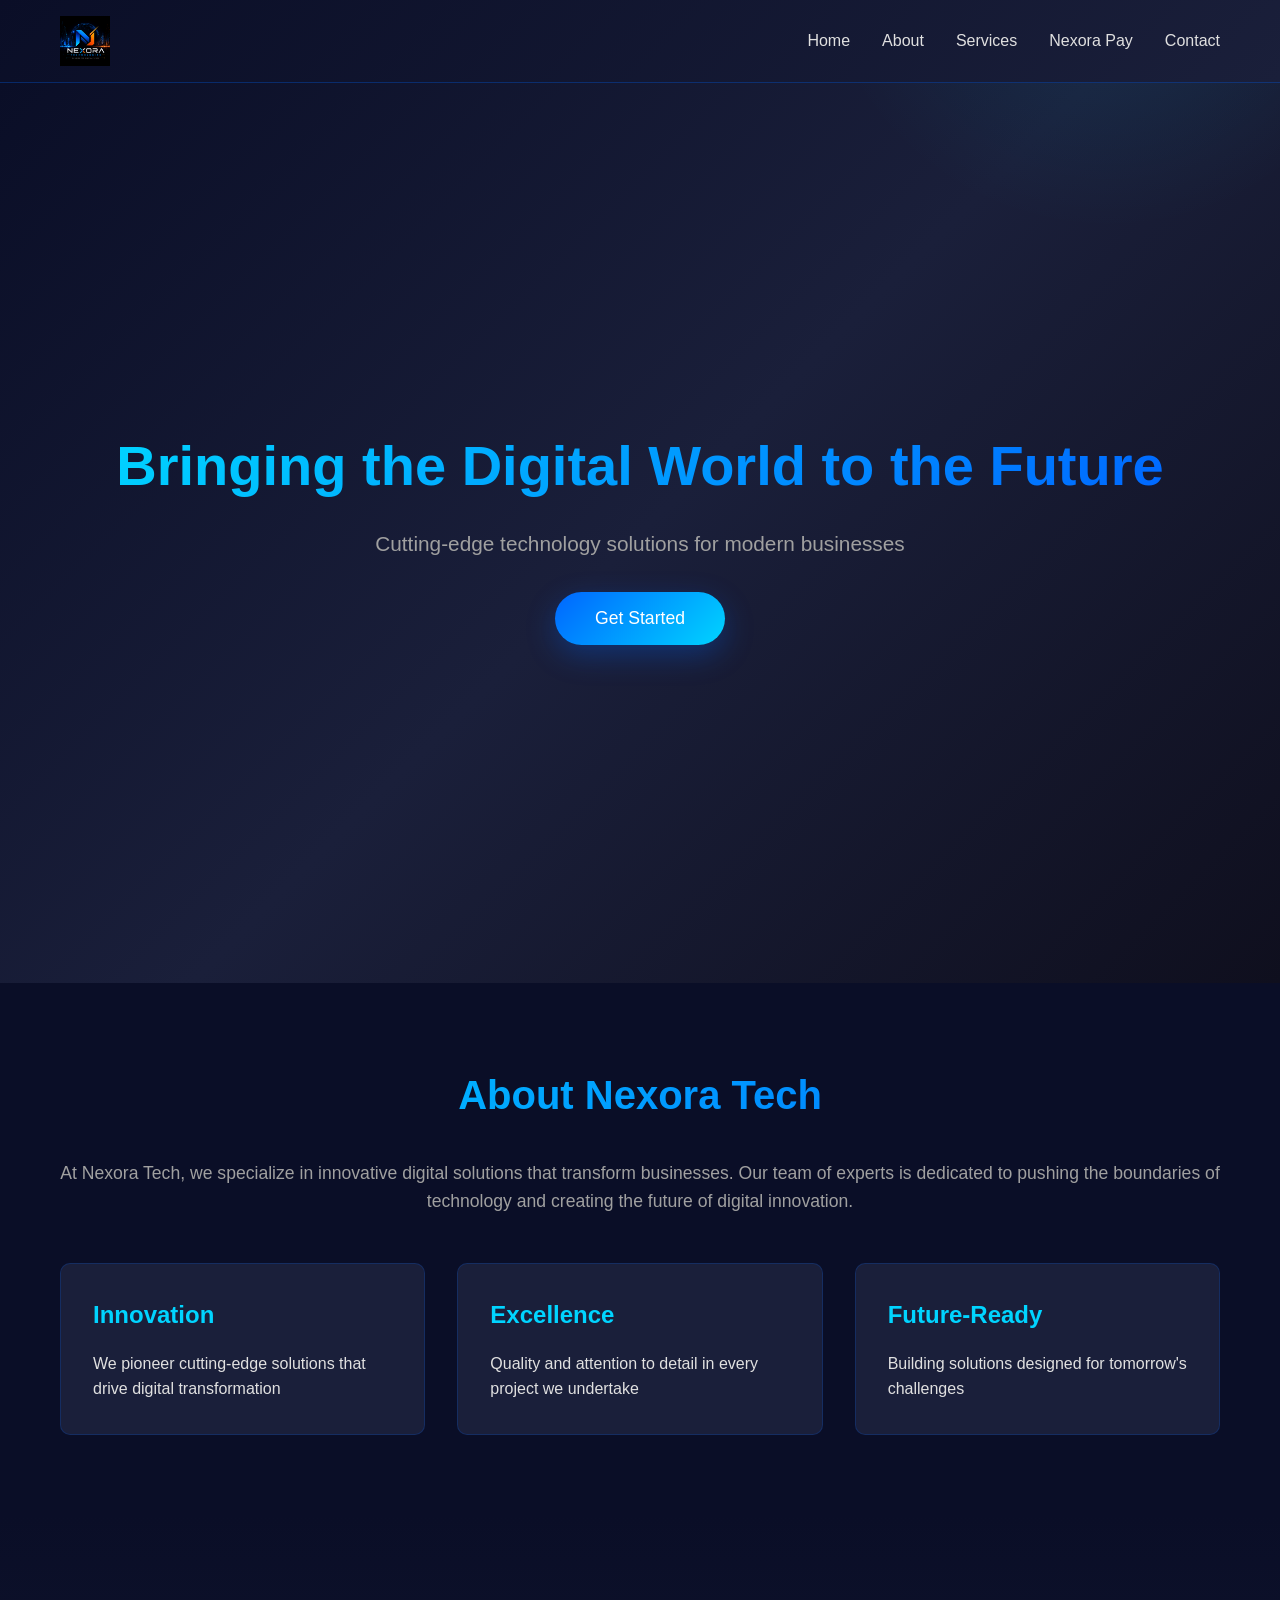
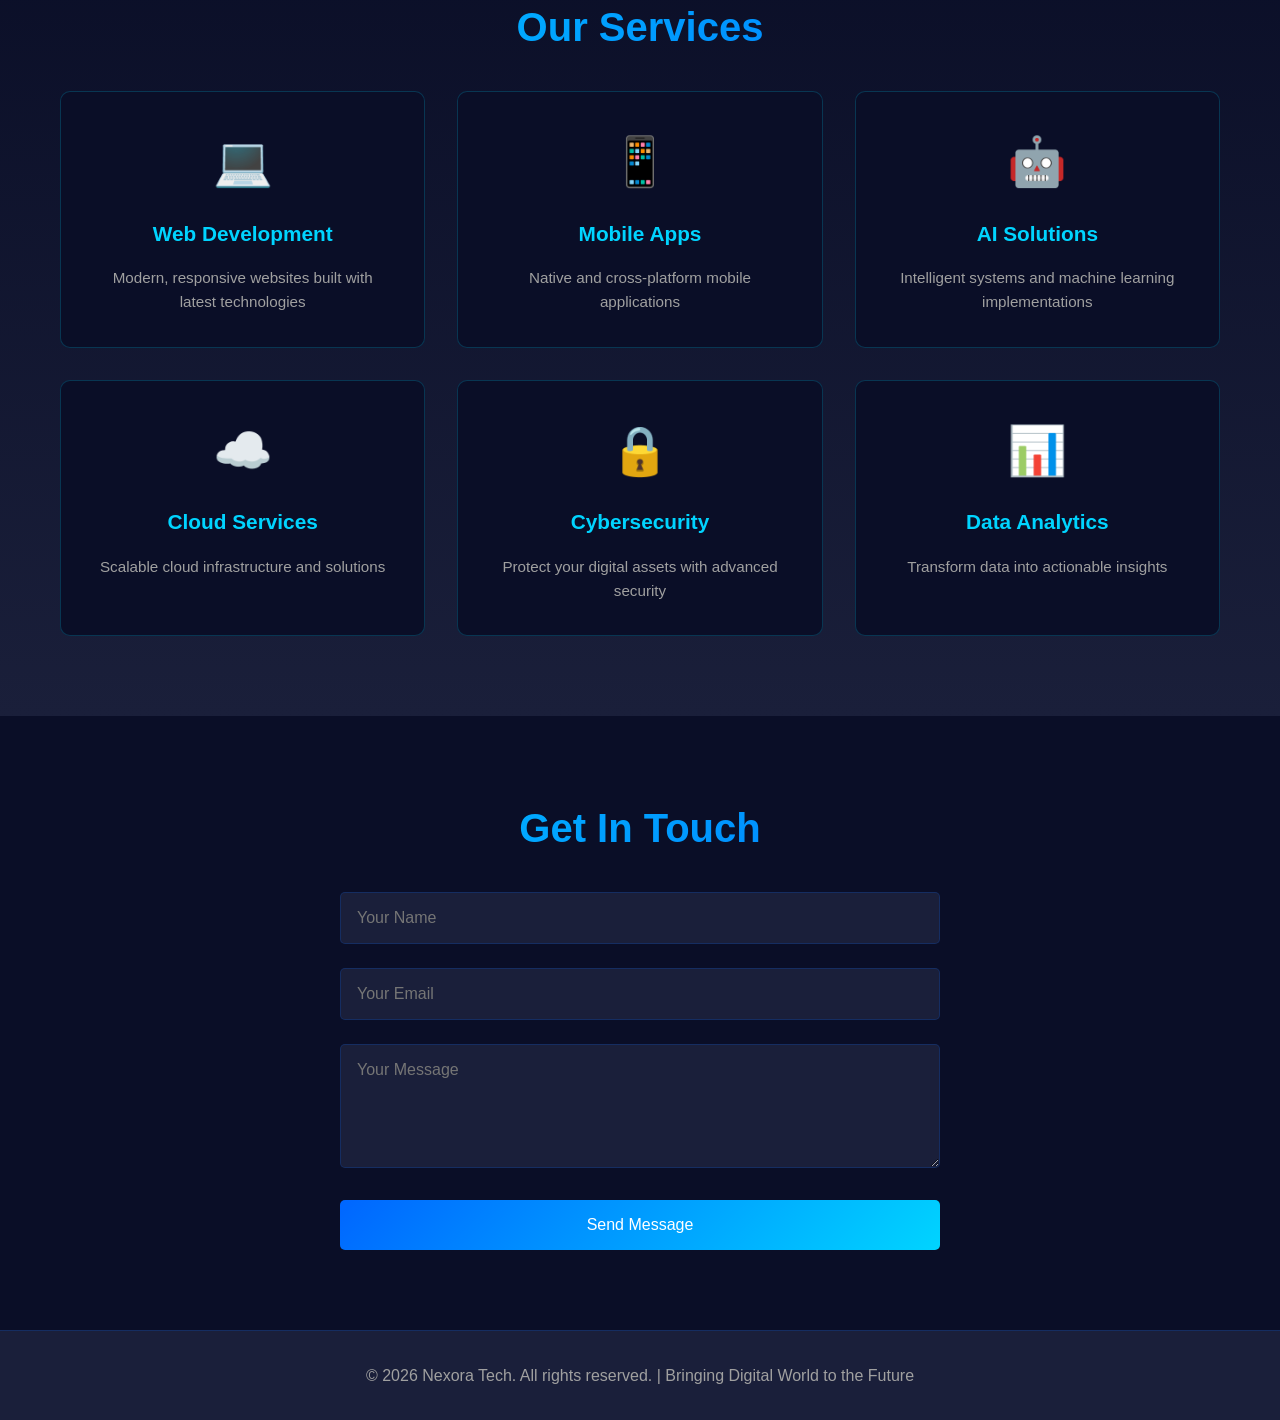
==== index.html @ bdab329a "Initial commit" ====
<!DOCTYPE html>
<html lang="en">
<head>
    <meta charset="UTF-8">
    <meta name="viewport" content="width=device-width, initial-scale=1.0">
    <title>Nexora Tech - Bringing Digital World to the Future</title>
    <link rel="stylesheet" href="styles.css">
</head>
<body>
    <!-- Navigation Bar -->
    <nav class="navbar">
        <div class="container">
            <div class="logo">
                <img src="logo.png" alt="Nexora Tech Logo" class="logo-img">
            </div>
            <ul class="nav-links">
                <li><a href="#home">Home</a></li>
                <li><a href="about.html">About</a></li>
                <li><a href="services.html">Services</a></li>
                <li><a href="services.html#payment-section">Nexora Pay</a></li>
                <li><a href="#contact">Contact</a></li>
            </ul>
            <div class="hamburger">
                <span></span>
                <span></span>
                <span></span>
            </div>
        </div>
    </nav>

    <!-- Hero Section -->
    <section id="home" class="hero">
        <div class="hero-content">
            <h1>Bringing the Digital World to the Future</h1>
            <p>Cutting-edge technology solutions for modern businesses</p>
            <button class="cta-button" onclick="window.location.href='services.html'">Get Started</button>
        </div>
    </section>

    <!-- About Section -->
    <section id="about" class="about">
        <div class="container">
            <h2>About Nexora Tech</h2>
            <p>At Nexora Tech, we specialize in innovative digital solutions that transform businesses. Our team of experts is dedicated to pushing the boundaries of technology and creating the future of digital innovation.</p>
            <div class="about-grid">
                <div class="about-card">
                    <h3>Innovation</h3>
                    <p>We pioneer cutting-edge solutions that drive digital transformation</p>
                </div>
                <div class="about-card">
                    <h3>Excellence</h3>
                    <p>Quality and attention to detail in every project we undertake</p>
                </div>
                <div class="about-card">
                    <h3>Future-Ready</h3>
                    <p>Building solutions designed for tomorrow's challenges</p>
                </div>
            </div>
        </div>
    </section>

    <!-- Services Section -->
    <section id="services" class="services">
        <div class="container">
            <h2>Our Services</h2>
            <div class="services-grid">
                <div class="service-card">
                    <div class="service-icon">💻</div>
                    <h3>Web Development</h3>
                    <p>Modern, responsive websites built with latest technologies</p>
                </div>
                <div class="service-card">
                    <div class="service-icon">📱</div>
                    <h3>Mobile Apps</h3>
                    <p>Native and cross-platform mobile applications</p>
                </div>
                <div class="service-card">
                    <div class="service-icon">🤖</div>
                    <h3>AI Solutions</h3>
                    <p>Intelligent systems and machine learning implementations</p>
                </div>
                <div class="service-card">
                    <div class="service-icon">☁️</div>
                    <h3>Cloud Services</h3>
                    <p>Scalable cloud infrastructure and solutions</p>
                </div>
                <div class="service-card">
                    <div class="service-icon">🔒</div>
                    <h3>Cybersecurity</h3>
                    <p>Protect your digital assets with advanced security</p>
                </div>
                <div class="service-card">
                    <div class="service-icon">📊</div>
                    <h3>Data Analytics</h3>
                    <p>Transform data into actionable insights</p>
                </div>
            </div>
        </div>
    </section>

    <!-- Contact Section -->
    <section id="contact" class="contact">
        <div class="container">
            <h2>Get In Touch</h2>
            <form class="contact-form">
                <div class="form-group">
                    <input type="text" placeholder="Your Name" required>
                </div>
                <div class="form-group">
                    <input type="email" placeholder="Your Email" required>
                </div>
                <div class="form-group">
                    <textarea placeholder="Your Message" rows="5" required></textarea>
                </div>
                <button type="submit" class="submit-button">Send Message</button>
            </form>
        </div>
    </section>

    <!-- Footer -->
    <footer class="footer">
        <div class="container">
            <p>&copy; 2026 Nexora Tech. All rights reserved. | Bringing Digital World to the Future</p>
        </div>
    </footer>

    <script src="script.js"></script>
    <script>
        // Hamburger menu for index page
        document.addEventListener('DOMContentLoaded', function() {
            const hamburger = document.querySelector('.hamburger');
            const navLinks = document.querySelector('.nav-links');

            if (hamburger) {
                hamburger.addEventListener('click', () => {
                    navLinks.classList.toggle('active');
                    hamburger.classList.toggle('active');
                });

                document.querySelectorAll('.nav-links a').forEach(link => {
                    link.addEventListener('click', () => {
                        navLinks.classList.remove('active');
                        hamburger.classList.remove('active');
                    });
                });
            }
        });
    </script>
</body>
</html>
---- styles.css ----
* {
    margin: 0;
    padding: 0;
    box-sizing: border-box;
}

:root {
    --primary-color: #0066ff;
    --secondary-color: #00d4ff;
    --dark-bg: #0a0e27;
    --card-bg: #1a1f3a;
    --text-light: #e0e0e0;
    --text-muted: #a0a0a0;
    --accent: #ff6b6b;
}

body {
    font-family: 'Segoe UI', Tahoma, Geneva, Verdana, sans-serif;
    color: var(--text-light);
    background-color: var(--dark-bg);
    line-height: 1.6;
}

.container {
    max-width: 1200px;
    margin: 0 auto;
    padding: 0 20px;
}

/* Navigation Bar */
.navbar {
    background: linear-gradient(135deg, var(--dark-bg) 0%, var(--card-bg) 100%);
    padding: 1rem 0;
    position: sticky;
    top: 0;
    z-index: 1000;
    border-bottom: 1px solid rgba(0, 102, 255, 0.3);
}

.navbar .container {
    display: flex;
    justify-content: space-between;
    align-items: center;
    position: relative;
}

.logo {
    font-size: 1.5rem;
    font-weight: bold;
    display: flex;
    align-items: center;
}

.logo-img {
    height: 50px;
    width: auto;
    transition: transform 0.3s ease;
}

.logo a {
    display: flex;
    align-items: center;
    text-decoration: none;
}

.logo-img:hover {
    transform: scale(1.05);
}

.nav-links {
    display: flex;
    list-style: none;
    gap: 2rem;
}

.nav-links a {
    color: var(--text-light);
    text-decoration: none;
    transition: color 0.3s ease;
}

.nav-links a:hover {
    color: var(--secondary-color);
}

/* Hamburger Menu - Sharp Design */
.hamburger {
    display: none;
    flex-direction: column;
    cursor: pointer;
    gap: 5px;
}

.hamburger span {
    width: 28px;
    height: 3px;
    background: linear-gradient(135deg, var(--secondary-color), var(--primary-color));
    border-radius: 2px;
    transition: all 0.3s ease;
}

.hamburger.active span:nth-child(1) {
    transform: rotate(45deg) translate(10px, 10px);
}

.hamburger.active span:nth-child(2) {
    opacity: 0;
}

.hamburger.active span:nth-child(3) {
    transform: rotate(-45deg) translate(7px, -7px);
}

/* Hero Section */
.hero {
    min-height: 100vh;
    display: flex;
    align-items: center;
    justify-content: center;
    background: linear-gradient(135deg, var(--dark-bg) 0%, #1a1f3a 50%, #0f0f1e 100%);
    position: relative;
    overflow: hidden;
}

.hero::before {
    content: '';
    position: absolute;
    top: -50%;
    right: -10%;
    width: 600px;
    height: 600px;
    background: radial-gradient(circle, rgba(0, 212, 255, 0.1) 0%, transparent 70%);
    border-radius: 50%;
}

.hero-content {
    text-align: center;
    z-index: 1;
    animation: fadeInUp 1s ease;
}

.hero h1 {
    font-size: 3.5rem;
    margin-bottom: 1rem;
    background: linear-gradient(135deg, var(--secondary-color), var(--primary-color));
    -webkit-background-clip: text;
    -webkit-text-fill-color: transparent;
    background-clip: text;
    font-weight: 900;
}

.hero p {
    font-size: 1.3rem;
    color: var(--text-muted);
    margin-bottom: 2rem;
}

.cta-button {
    padding: 1rem 2.5rem;
    font-size: 1.1rem;
    background: linear-gradient(135deg, var(--primary-color), var(--secondary-color));
    color: white;
    border: none;
    border-radius: 50px;
    cursor: pointer;
    transition: transform 0.3s ease, box-shadow 0.3s ease;
    box-shadow: 0 10px 30px rgba(0, 102, 255, 0.3);
}

.cta-button:hover {
    transform: translateY(-3px);
    box-shadow: 0 15px 40px rgba(0, 212, 255, 0.4);
}

/* About Section */
.about {
    padding: 80px 0;
    background: var(--dark-bg);
}

.about h2,
.services h2,
.contact h2 {
    font-size: 2.5rem;
    margin-bottom: 2rem;
    text-align: center;
    background: linear-gradient(135deg, var(--secondary-color), var(--primary-color));
    -webkit-background-clip: text;
    -webkit-text-fill-color: transparent;
    background-clip: text;
}

.about > .container > p {
    text-align: center;
    color: var(--text-muted);
    font-size: 1.1rem;
    margin-bottom: 3rem;
}

.about-grid {
    display: grid;
    grid-template-columns: repeat(auto-fit, minmax(300px, 1fr));
    gap: 2rem;
}

.about-card {
    background: var(--card-bg);
    padding: 2rem;
    border-radius: 10px;
    border: 1px solid rgba(0, 102, 255, 0.2);
    transition: transform 0.3s ease, border-color 0.3s ease;
}

.about-card:hover {
    transform: translateY(-5px);
    border-color: var(--secondary-color);
}

.about-card h3 {
    color: var(--secondary-color);
    margin-bottom: 1rem;
    font-size: 1.5rem;
}

/* Services Section */
.services {
    padding: 80px 0;
    background: linear-gradient(180deg, var(--dark-bg) 0%, var(--card-bg) 100%);
}

.services-grid {
    display: grid;
    grid-template-columns: repeat(auto-fit, minmax(280px, 1fr));
    gap: 2rem;
}

.service-card {
    background: var(--dark-bg);
    padding: 2rem;
    border-radius: 10px;
    border: 1px solid rgba(0, 212, 255, 0.2);
    text-align: center;
    transition: all 0.3s ease;
    cursor: pointer;
}

.service-card:hover {
    transform: translateY(-10px);
    border-color: var(--secondary-color);
    box-shadow: 0 20px 40px rgba(0, 212, 255, 0.1);
}

.service-icon {
    font-size: 3rem;
    margin-bottom: 1rem;
}

.service-card h3 {
    color: var(--secondary-color);
    margin-bottom: 1rem;
    font-size: 1.3rem;
}

.service-card p {
    color: var(--text-muted);
    font-size: 0.95rem;
}

/* Contact Section */
.contact {
    padding: 80px 0;
    background: var(--dark-bg);
}

.contact-form {
    max-width: 600px;
    margin: 0 auto;
}

.form-group {
    margin-bottom: 1.5rem;
}

.contact-form input,
.contact-form textarea {
    width: 100%;
    padding: 1rem;
    background: var(--card-bg);
    border: 1px solid rgba(0, 102, 255, 0.2);
    border-radius: 5px;
    color: var(--text-light);
    font-family: inherit;
    font-size: 1rem;
    transition: border-color 0.3s ease;
}

.contact-form input:focus,
.contact-form textarea:focus {
    outline: none;
    border-color: var(--secondary-color);
    box-shadow: 0 0 10px rgba(0, 212, 255, 0.2);
}

.submit-button {
    width: 100%;
    padding: 1rem;
    background: linear-gradient(135deg, var(--primary-color), var(--secondary-color));
    color: white;
    border: none;
    border-radius: 5px;
    font-size: 1rem;
    cursor: pointer;
    transition: transform 0.3s ease, box-shadow 0.3s ease;
}

.submit-button:hover {
    transform: translateY(-3px);
    box-shadow: 0 10px 30px rgba(0, 102, 255, 0.3);
}

/* Footer */
.footer {
    background: var(--card-bg);
    padding: 2rem 0;
    text-align: center;
    color: var(--text-muted);
    border-top: 1px solid rgba(0, 102, 255, 0.2);
}

/* Animations */
@keyframes fadeInUp {
    from {
        opacity: 0;
        transform: translateY(30px);
    }
    to {
        opacity: 1;
        transform: translateY(0);
    }
}

/* Secondary Hero Section */
.hero-secondary {
    min-height: 60vh;
    display: flex;
    align-items: center;
    justify-content: center;
    background: linear-gradient(135deg, var(--dark-bg) 0%, #1a1f3a 50%, #0f0f1e 100%);
    position: relative;
    overflow: hidden;
    padding-top: 80px;
}

.hero-secondary::before {
    content: '';
    position: absolute;
    top: -30%;
    right: -10%;
    width: 500px;
    height: 500px;
    background: radial-gradient(circle, rgba(0, 212, 255, 0.1) 0%, transparent 70%);
    border-radius: 50%;
}

.hero-secondary .hero-content {
    text-align: center;
    z-index: 1;
}

.hero-secondary h1 {
    font-size: 2.5rem;
    background: linear-gradient(135deg, var(--secondary-color), var(--primary-color));
    -webkit-background-clip: text;
    -webkit-text-fill-color: transparent;
    background-clip: text;
}

/* Services Detailed Section */
.services-detailed {
    padding: 80px 0;
    background: var(--dark-bg);
}

.services-list {
    display: grid;
    gap: 3rem;
}

.service-detail {
    background: var(--card-bg);
    padding: 2.5rem;
    border-radius: 10px;
    border: 1px solid rgba(0, 102, 255, 0.2);
    display: grid;
    grid-template-columns: 80px 1fr;
    gap: 2rem;
    transition: all 0.3s ease;
}

.service-detail:hover {
    border-color: var(--secondary-color);
    box-shadow: 0 20px 40px rgba(0, 212, 255, 0.1);
    transform: translateX(10px);
}

.service-number {
    font-size: 2.5rem;
    font-weight: bold;
    background: linear-gradient(135deg, var(--primary-color), var(--secondary-color));
    -webkit-background-clip: text;
    -webkit-text-fill-color: transparent;
    background-clip: text;
}

.service-content h3 {
    color: var(--secondary-color);
    margin-bottom: 1rem;
    font-size: 1.5rem;
}

.service-content p {
    color: var(--text-muted);
    margin-bottom: 1.5rem;
    line-height: 1.8;
}

.tech-stack {
    display: grid;
    grid-template-columns: repeat(2, 1fr);
    gap: 0.8rem;
    list-style: none;
}

.tech-stack li {
    color: var(--text-light);
    padding: 0.5rem 0;
    position: relative;
    padding-left: 1.5rem;
}

.tech-stack li::before {
    content: '✓';
    position: absolute;
    left: 0;
    color: var(--secondary-color);
    font-weight: bold;
}

/* Careers Section */
.careers {
    padding: 80px 0;
    background: linear-gradient(180deg, var(--card-bg) 0%, var(--dark-bg) 100%);
}

.careers-intro {
    text-align: center;
    color: var(--text-muted);
    font-size: 1.1rem;
    margin-bottom: 3rem;
    max-width: 700px;
    margin-left: auto;
    margin-right: auto;
}

.job-openings {
    display: grid;
    grid-template-columns: repeat(auto-fit, minmax(350px, 1fr));
    gap: 2rem;
}

.job-card {
    background: var(--dark-bg);
    border: 1px solid rgba(0, 102, 255, 0.2);
    border-radius: 10px;
    overflow: hidden;
    transition: all 0.3s ease;
}

.job-card:hover {
    border-color: var(--secondary-color);
    box-shadow: 0 20px 40px rgba(0, 212, 255, 0.15);
    transform: translateY(-10px);
}

.job-header {
    background: linear-gradient(135deg, rgba(0, 102, 255, 0.1), rgba(0, 212, 255, 0.1));
    padding: 1.5rem;
    border-bottom: 1px solid rgba(0, 102, 255, 0.2);
    display: flex;
    justify-content: space-between;
    align-items: start;
}

.job-header h3 {
    color: var(--secondary-color);
    margin: 0;
    font-size: 1.3rem;
}

.job-type {
    background: var(--primary-color);
    color: white;
    padding: 0.4rem 0.8rem;
    border-radius: 20px;
    font-size: 0.8rem;
    font-weight: bold;
}

.job-details {
    padding: 1.5rem;
}

.job-details p {
    color: var(--text-muted);
    margin-bottom: 1rem;
    font-size: 0.95rem;
}

.job-details p strong {
    color: var(--text-light);
}

.requirements {
    list-style: none;
    padding: 1rem 0;
    margin: 1rem 0;
    color: var(--text-muted);
}

.requirements li {
    padding: 0.5rem 0;
    padding-left: 1.5rem;
    position: relative;
}

.requirements li::before {
    content: '•';
    position: absolute;
    left: 0;
    color: var(--secondary-color);
    font-weight: bold;
}

.apply-btn {
    width: 100%;
    padding: 0.8rem;
    background: linear-gradient(135deg, var(--primary-color), var(--secondary-color));
    color: white;
    border: none;
    border-radius: 5px;
    cursor: pointer;
    font-weight: bold;
    transition: transform 0.3s ease, box-shadow 0.3s ease;
    margin-top: 1rem;
}

.apply-btn:hover {
    transform: translateY(-3px);
    box-shadow: 0 10px 20px rgba(0, 102, 255, 0.3);
}

/* Modal Styles */
.modal {
    display: none;
    position: fixed;
    z-index: 2000;
    left: 0;
    top: 0;
    width: 100%;
    height: 100%;
    background-color: rgba(0, 0, 0, 0.8);
    animation: fadeIn 0.3s ease;
}

.modal-content {
    background-color: var(--card-bg);
    margin: 5% auto;
    padding: 2rem;
    border: 1px solid rgba(0, 102, 255, 0.3);
    border-radius: 10px;
    width: 90%;
    max-width: 600px;
    animation: slideDown 0.3s ease;
    max-height: 90vh;
    overflow-y: auto;
}

.modal-content h2 {
    color: var(--secondary-color);
    margin-bottom: 1.5rem;
}

.close {
    color: var(--text-light);
    float: right;
    font-size: 1.5rem;
    font-weight: bold;
    cursor: pointer;
    transition: color 0.3s ease;
}

.close:hover {
    color: var(--secondary-color);
}

.application-form {
    display: grid;
    gap: 1.5rem;
}

.application-form input,
.application-form textarea {
    width: 100%;
    padding: 1rem;
    background: var(--dark-bg);
    border: 1px solid rgba(0, 102, 255, 0.2);
    border-radius: 5px;
    color: var(--text-light);
    font-family: inherit;
    transition: border-color 0.3s ease;
}

.application-form input:focus,
.application-form textarea:focus {
    outline: none;
    border-color: var(--secondary-color);
    box-shadow: 0 0 10px rgba(0, 212, 255, 0.2);
}

/* Animations */
@keyframes fadeIn {
    from {
        opacity: 0;
    }
    to {
        opacity: 1;
    }
}

@keyframes slideDown {
    from {
        transform: translateY(-50px);
        opacity: 0;
    }
    to {
        transform: translateY(0);
        opacity: 1;
    }
}

/* Applications Status Section */
.applications-status {
    padding: 80px 0;
    background: var(--dark-bg);
    border-top: 1px solid rgba(0, 102, 255, 0.2);
}

.status-content {
    text-align: center;
    max-width: 600px;
    margin: 0 auto;
}

.status-content p {
    color: var(--text-muted);
    font-size: 1.1rem;
    margin-bottom: 2rem;
}

.status-btn {
    padding: 1rem 2.5rem;
    font-size: 1.1rem;
    background: linear-gradient(135deg, var(--primary-color), var(--secondary-color));
    color: white;
    border: none;
    border-radius: 50px;
    cursor: pointer;
    transition: transform 0.3s ease, box-shadow 0.3s ease;
    box-shadow: 0 10px 30px rgba(0, 102, 255, 0.3);
}

.status-btn:hover {
    transform: translateY(-3px);
    box-shadow: 0 15px 40px rgba(0, 212, 255, 0.4);
}

.status-form {
    display: grid;
    gap: 1.5rem;
    margin-top: 2rem;
}

.status-result {
    margin-top: 1.5rem;
    padding: 1rem;
    border-radius: 5px;
    background: rgba(0, 102, 255, 0.1);
    border: 1px solid rgba(0, 102, 255, 0.2);
    color: var(--text-light);
    display: none;
}

.status-result.active {
    display: block;
}

/* Payment Platform Wrapper */
.payment-platform-wrapper {
    background: linear-gradient(135deg, rgba(0, 102, 255, 0.05) 0%, rgba(0, 212, 255, 0.05) 100%);
    border: 2px solid rgba(0, 102, 255, 0.2);
    border-radius: 15px;
    padding: 3rem;
    margin-top: 2rem;
}

.payment-header {
    text-align: center;
    margin-bottom: 3rem;
}

.nexora-pay-logo {
    width: 120px;
    height: 120px;
    margin: 0 auto 1.5rem;
    display: block;
    animation: float 3s ease-in-out infinite;
}

@keyframes float {
    0%, 100% {
        transform: translateY(0px);
    }
    50% {
        transform: translateY(-10px);
    }
}

.payment-info-box {
    background: var(--card-bg);
    padding: 2rem;
    border-radius: 10px;
    border: 1px solid rgba(0, 102, 255, 0.2);
    margin-bottom: 2rem;
}

.payment-info-box h3 {
    color: var(--secondary-color);
    margin-bottom: 1.5rem;
    font-size: 1.3rem;
}

.account-details {
    display: grid;
    grid-template-columns: repeat(auto-fit, minmax(250px, 1fr));
    gap: 1.5rem;
}

.detail-item {
    background: var(--dark-bg);
    padding: 1.5rem;
    border-radius: 8px;
    border: 1px solid rgba(0, 102, 255, 0.15);
}

.detail-item label {
    color: var(--text-muted);
    font-size: 0.85rem;
    text-transform: uppercase;
    display: block;
    margin-bottom: 0.5rem;
}

.account-number {
    font-size: 1.5rem;
    font-weight: bold;
    color: var(--secondary-color);
    margin-bottom: 1rem;
    word-break: break-all;
}

.copy-btn {
    padding: 0.6rem 1.2rem;
    background: var(--primary-color);
    color: white;
    border: none;
    border-radius: 5px;
    cursor: pointer;
    font-size: 0.85rem;
    transition: all 0.3s ease;
}

.copy-btn:hover {
    background: var(--secondary-color);
    transform: scale(1.05);
}

.detail-item p {
    color: var(--text-light);
    font-size: 0.95rem;
    margin: 0.5rem 0;
}

.payment-methods-grid {
    display: grid;
    grid-template-columns: repeat(auto-fit, minmax(280px, 1fr));
    gap: 2rem;
    margin-bottom: 2rem;
}

.payment-features {
    background: var(--card-bg);
    padding: 2rem;
    border-radius: 10px;
    border: 1px solid rgba(0, 102, 255, 0.2);
}

.payment-features h3 {
    color: var(--secondary-color);
    margin-bottom: 1.5rem;
}

.features-list {
    display: grid;
    grid-template-columns: repeat(auto-fit, minmax(200px, 1fr));
    gap: 1.5rem;
}

.feature {
    display: flex;
    gap: 1rem;
    align-items: flex-start;
}

.feature-icon {
    color: var(--secondary-color);
    font-weight: bold;
    font-size: 1.2rem;
    margin-top: 0.2rem;
}

.feature p {
    color: var(--text-muted);
    font-size: 0.95rem;
}

.feature p strong {
    color: var(--text-light);
}

/* Payment Modal Enhanced */
.payment-modal-content {
    max-width: 600px;
}

.payment-modal-header {
    background: linear-gradient(135deg, var(--primary-color), var(--secondary-color));
    padding: 2rem;
    border-radius: 10px 10px 0 0;
    margin: -2rem -2rem 2rem -2rem;
    text-align: center;
}

.payment-modal-header h2 {
    color: white;
    margin-bottom: 0.5rem;
    font-size: 1.5rem;
}

.payment-method-name {
    color: rgba(255, 255, 255, 0.9);
    font-size: 0.95rem;
}

.payment-modal-body {
    padding: 1rem 0;
}

.recipient-info {
    background: rgba(0, 102, 255, 0.1);
    padding: 1.5rem;
    border-radius: 8px;
    border: 1px solid rgba(0, 102, 255, 0.2);
    margin-bottom: 2rem;
}

.recipient-info h3 {
    color: var(--secondary-color);
    margin-bottom: 1rem;
    font-size: 1rem;
}

.recipient-card {
    background: var(--card-bg);
    padding: 1rem;
    border-radius: 5px;
    border: 1px solid rgba(0, 102, 255, 0.15);
}

.recipient-card p {
    color: var(--text-light);
    margin: 0.5rem 0;
    font-size: 0.9rem;
}

.highlight {
    color: var(--secondary-color);
    font-weight: bold;
    font-size: 1.1rem;
}

.payment-summary {
    background: var(--card-bg);
    padding: 1.5rem;
    border-radius: 8px;
    border: 1px solid rgba(0, 102, 255, 0.2);
    margin: 1.5rem 0;
}

.payment-summary p {
    color: var(--text-light);
    display: flex;
    justify-content: space-between;
    margin-bottom: 0.8rem;
    font-size: 0.95rem;
}

.payment-summary .total {
    color: var(--secondary-color);
    font-size: 1.1rem;
    border-top: 1px solid rgba(0, 102, 255, 0.2);
    padding-top: 0.8rem;
    margin-top: 0.8rem;
}

.secure-notice {
    text-align: center;
    color: var(--text-muted);
    font-size: 0.85rem;
    margin-top: 1rem;
}

.payment-card {
    background: var(--card-bg);
    padding: 2rem;
    border-radius: 10px;
    border: 1px solid rgba(0, 102, 255, 0.2);
    text-align: center;
    transition: all 0.3s ease;
}

.payment-card:hover {
    border-color: var(--secondary-color);
    transform: translateY(-10px);
    box-shadow: 0 20px 40px rgba(0, 212, 255, 0.15);
}

.payment-icon {
    font-size: 3rem;
    margin-bottom: 1rem;
}

.payment-card h3 {
    color: var(--secondary-color);
    margin-bottom: 0.8rem;
    font-size: 1.3rem;
}

.payment-card p {
    color: var(--text-muted);
    margin-bottom: 1.5rem;
    font-size: 0.95rem;
}

.payment-btn {
    padding: 0.8rem 2rem;
    background: linear-gradient(135deg, var(--primary-color), var(--secondary-color));
    color: white;
    border: none;
    border-radius: 5px;
    cursor: pointer;
    font-weight: bold;
    transition: all 0.3s ease;
}

.payment-btn:hover {
    transform: scale(1.05);
    box-shadow: 0 10px 20px rgba(0, 102, 255, 0.3);
}

/* Payment Form */
.payment-form {
    display: grid;
    gap: 1.5rem;
}

.payment-form input,
.payment-form textarea {
    width: 100%;
    padding: 1rem;
    background: var(--dark-bg);
    border: 1px solid rgba(0, 102, 255, 0.2);
    border-radius: 5px;
    color: var(--text-light);
    font-family: inherit;
    transition: border-color 0.3s ease;
}

.payment-form input:focus,
.payment-form textarea:focus {
    outline: none;
    border-color: var(--secondary-color);
    box-shadow: 0 0 10px rgba(0, 212, 255, 0.2);
}

.form-info {
    background: rgba(0, 102, 255, 0.1);
    padding: 1.5rem;
    border-radius: 5px;
    border: 1px solid rgba(0, 102, 255, 0.2);
    margin: 1rem 0;
}

.form-info p {
    color: var(--text-light);
    margin: 0.5rem 0;
    font-size: 0.95rem;
}

.form-info strong {
    color: var(--secondary-color);
}
    padding: 80px 0;
    background: var(--dark-bg);
}

.about-intro {
    text-align: center;
    margin-bottom: 4rem;
}

.about-intro h2 {
    font-size: 2.5rem;
    background: linear-gradient(135deg, var(--secondary-color), var(--primary-color));
    -webkit-background-clip: text;
    -webkit-text-fill-color: transparent;
    background-clip: text;
    margin-bottom: 1.5rem;
}

.about-intro p {
    color: var(--text-muted);
    font-size: 1.1rem;
    line-height: 1.8;
    max-width: 800px;
    margin: 0 auto;
}

.about-mission {
    display: grid;
    grid-template-columns: repeat(auto-fit, minmax(300px, 1fr));
    gap: 2rem;
    margin-bottom: 4rem;
}

.mission-card {
    background: var(--card-bg);
    padding: 2rem;
    border-radius: 10px;
    border: 1px solid rgba(0, 102, 255, 0.2);
    text-align: center;
    transition: all 0.3s ease;
}

.mission-card:hover {
    border-color: var(--secondary-color);
    box-shadow: 0 20px 40px rgba(0, 212, 255, 0.1);
    transform: translateY(-5px);
}

.mission-icon {
    font-size: 3rem;
    margin-bottom: 1rem;
}

.mission-card h3 {
    color: var(--secondary-color);
    margin-bottom: 1rem;
    font-size: 1.3rem;
}

.mission-card p {
    color: var(--text-muted);
    line-height: 1.6;
}

.about-story {
    background: var(--card-bg);
    padding: 3rem;
    border-radius: 10px;
    border: 1px solid rgba(0, 102, 255, 0.2);
    margin-bottom: 4rem;
}

.about-story h2 {
    font-size: 2rem;
    color: var(--secondary-color);
    margin-bottom: 1.5rem;
}

.about-story p {
    color: var(--text-muted);
    line-height: 1.8;
    margin-bottom: 1rem;
    font-size: 1rem;
}

.why-choose-us {
    margin-bottom: 4rem;
}

.why-choose-us h2 {
    font-size: 2rem;
    text-align: center;
    color: var(--secondary-color);
    margin-bottom: 2rem;
}

.reasons-grid {
    display: grid;
    grid-template-columns: repeat(auto-fit, minmax(280px, 1fr));
    gap: 2rem;
}

.reason-card {
    background: var(--card-bg);
    padding: 1.5rem;
    border-radius: 10px;
    border: 1px solid rgba(0, 102, 255, 0.2);
    transition: all 0.3s ease;
}

.reason-card:hover {
    border-color: var(--secondary-color);
    transform: translateY(-5px);
    box-shadow: 0 15px 30px rgba(0, 212, 255, 0.1);
}

.reason-card h3 {
    color: var(--secondary-color);
    margin-bottom: 0.8rem;
    font-size: 1.1rem;
}

.reason-card p {
    color: var(--text-muted);
    font-size: 0.95rem;
    line-height: 1.6;
}

.our-team {
    background: linear-gradient(135deg, rgba(0, 102, 255, 0.1), rgba(0, 212, 255, 0.1));
    padding: 3rem;
    border-radius: 10px;
    border: 1px solid rgba(0, 102, 255, 0.2);
    text-align: center;
    margin-bottom: 4rem;
}

.our-team h2 {
    font-size: 2rem;
    color: var(--secondary-color);
    margin-bottom: 1rem;
}

.our-team p {
    color: var(--text-muted);
    margin-bottom: 2rem;
    font-size: 1rem;
}

.team-stats {
    display: grid;
    grid-template-columns: repeat(auto-fit, minmax(150px, 1fr));
    gap: 2rem;
}

.stat {
    background: var(--dark-bg);
    padding: 1.5rem;
    border-radius: 10px;
    border: 1px solid rgba(0, 102, 255, 0.2);
}

.stat h3 {
    font-size: 2rem;
    background: linear-gradient(135deg, var(--secondary-color), var(--primary-color));
    -webkit-background-clip: text;
    -webkit-text-fill-color: transparent;
    background-clip: text;
    margin-bottom: 0.5rem;
}

.stat p {
    color: var(--text-muted);
    font-size: 0.95rem;
}

/* Leadership Grid */
.leadership-grid {
    display: grid;
    grid-template-columns: repeat(auto-fit, minmax(300px, 1fr));
    gap: 2rem;
    margin: 2rem 0;
}

.leader-card {
    background: var(--card-bg);
    padding: 2rem;
    border-radius: 10px;
    border: 1px solid rgba(0, 102, 255, 0.2);
    text-align: center;
    transition: all 0.3s ease;
}

.leader-card:hover {
    border-color: var(--secondary-color);
    transform: translateY(-5px);
    box-shadow: 0 15px 30px rgba(0, 212, 255, 0.1);
}

.leader-icon {
    font-size: 3rem;
    margin-bottom: 1rem;
}

.leader-card h3 {
    color: var(--secondary-color);
    margin-bottom: 0.5rem;
    font-size: 1.3rem;
}

.leader-title {
    color: var(--primary-color);
    font-size: 0.9rem;
    font-weight: bold;
    margin-bottom: 1rem !important;
}

.leader-description {
    color: var(--text-muted);
    font-size: 0.95rem;
    line-height: 1.6;
}

.call-to-action {
    text-align: center;
    background: linear-gradient(135deg, var(--dark-bg) 0%, var(--card-bg) 100%);
    padding: 3rem;
    border-radius: 10px;
    border: 1px solid rgba(0, 102, 255, 0.2);
}

.call-to-action h2 {
    font-size: 2rem;
    color: var(--secondary-color);
    margin-bottom: 1rem;
}

.call-to-action p {
    color: var(--text-muted);
    font-size: 1.1rem;
    margin-bottom: 2rem;
}

/* Responsive Design */
@media (max-width: 768px) {
    .nav-links {
        position: absolute;
        top: 60px;
        left: 0;
        right: 0;
        background: var(--card-bg);
        flex-direction: column;
        width: 100%;
        text-align: center;
        display: none;
        gap: 0;
        padding: 1rem 0;
        border-top: 1px solid rgba(0, 102, 255, 0.2);
    }

    .nav-links.active {
        display: flex;
    }

    .nav-links li {
        padding: 0.8rem 0;
        border-bottom: 1px solid rgba(0, 102, 255, 0.1);
    }

    .nav-links a {
        display: block;
        padding: 0.5rem;
    }

    .logo-img {
        height: 40px;
    }

    .hero h1 {
        font-size: 2rem;
    }

    .hero p {
        font-size: 1rem;
    }

    .hamburger {
        display: flex;
    }

    .services-grid,
    .about-grid {
        grid-template-columns: 1fr;
    }

    .hero::before {
        width: 400px;
        height: 400px;
        top: -30%;
        right: -20%;
    }

    .service-detail {
        grid-template-columns: 60px 1fr;
        gap: 1.5rem;
        padding: 1.5rem;
    }

    .service-number {
        font-size: 2rem;
    }

    .service-content h3 {
        font-size: 1.2rem;
    }

    .tech-stack {
        grid-template-columns: 1fr;
    }

    .job-openings {
        grid-template-columns: 1fr;
    }

    .modal-content {
        width: 95%;
        margin: 20% auto;
        padding: 1.5rem;
    }
}

@media (max-width: 480px) {
    .navbar .container {
        padding: 0 15px;
    }

    .logo-img {
        height: 35px;
    }

    .hero h1 {
        font-size: 1.5rem;
    }

    .hero p {
        font-size: 0.9rem;
    }

    .cta-button {
        padding: 0.8rem 2rem;
        font-size: 1rem;
    }

    .about h2,
    .services h2,
    .contact h2 {
        font-size: 1.8rem;
    }

    .service-detail {
        grid-template-columns: 50px 1fr;
        gap: 1rem;
        padding: 1rem;
    }

    .service-number {
        font-size: 1.5rem;
    }

    .service-content h3 {
        font-size: 1.1rem;
    }

    .service-content p {
        font-size: 0.9rem;
    }

    .job-header {
        flex-direction: column;
        gap: 0.5rem;
    }

    .job-header h3 {
        font-size: 1.1rem;
    }

    .job-type {
        align-self: flex-start;
    }

    .modal-content {
        width: 95%;
        margin: 30% auto;
    }

    .hero::before {
        width: 300px;
        height: 300px;
        top: -20%;
        right: -30%;
    }

    .about-intro h2,
    .about-story h2,
    .why-choose-us h2,
    .our-team h2,
    .call-to-action h2 {
        font-size: 1.5rem;
    }

    .mission-card,
    .reason-card,
    .stat {
        padding: 1.5rem;
    }

    .team-stats {
        grid-template-columns: repeat(2, 1fr);
    }

    .call-to-action {
        padding: 1.5rem;
    }
}
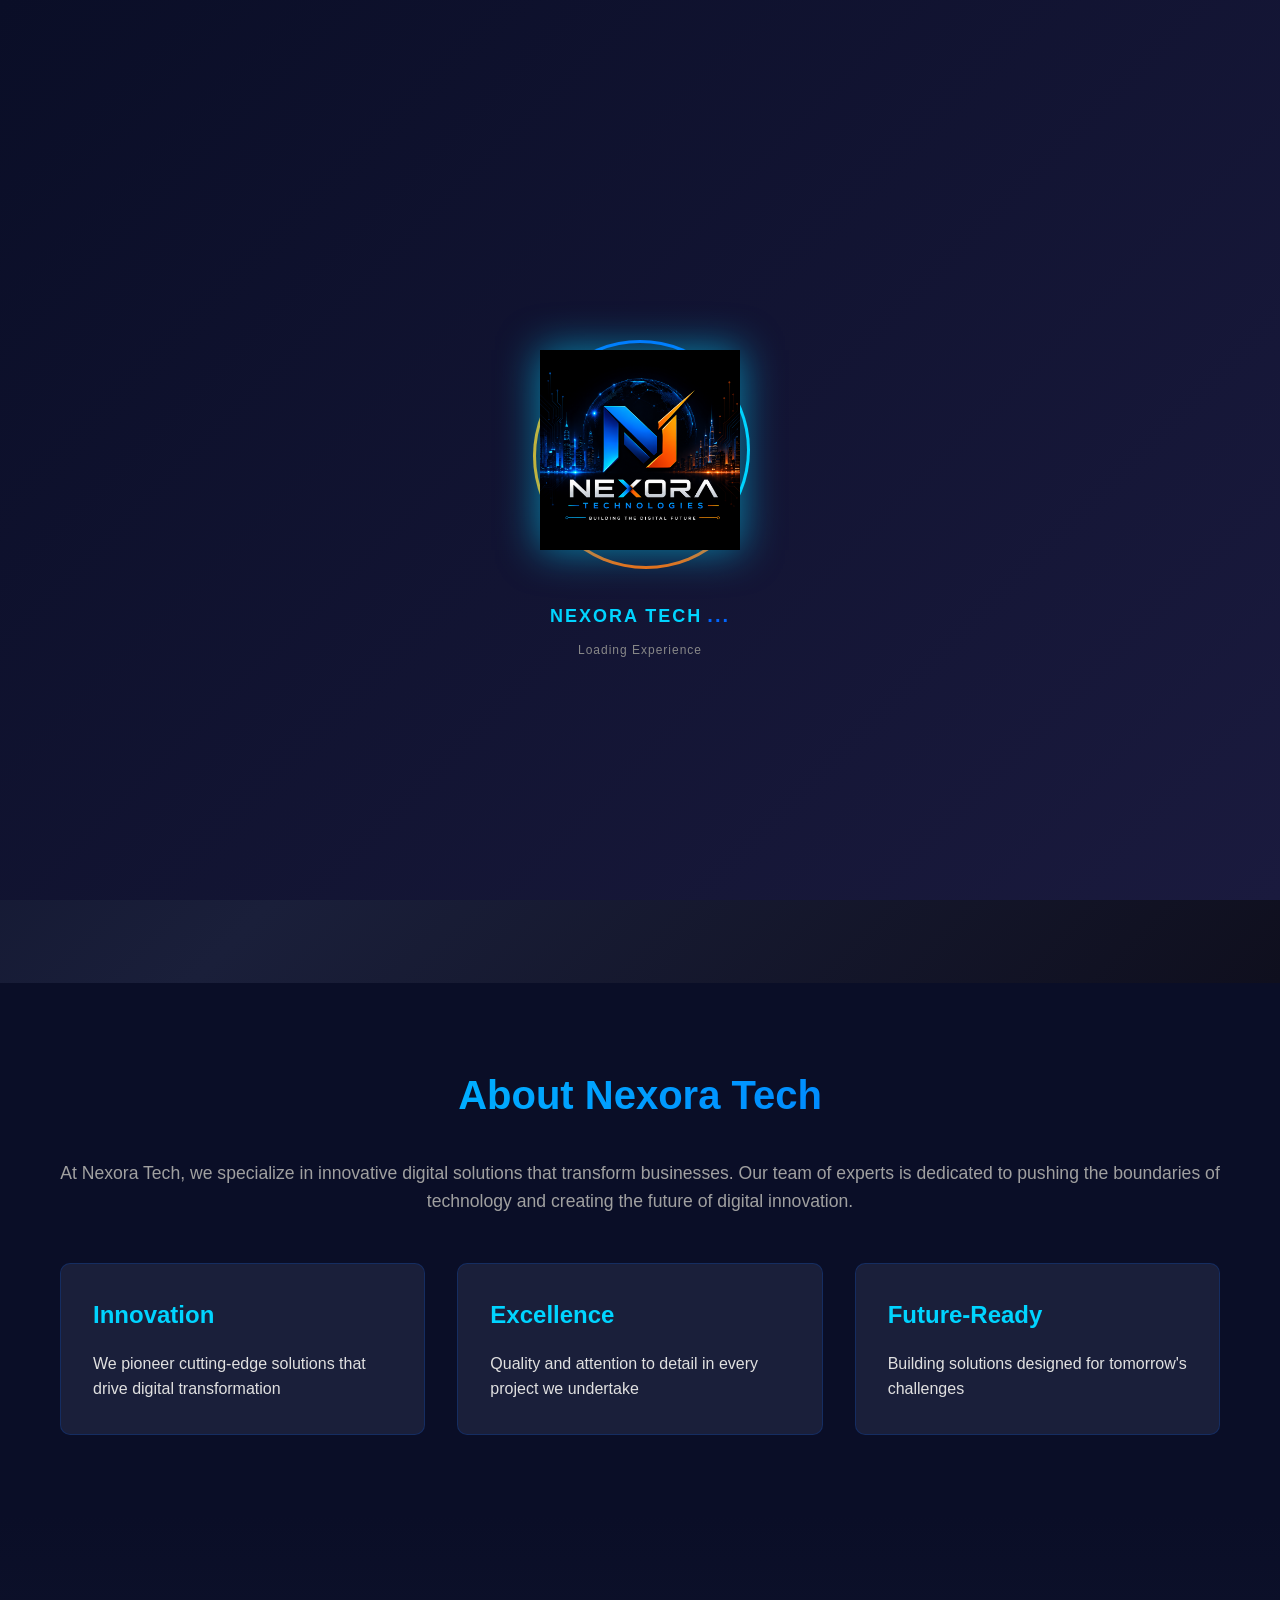
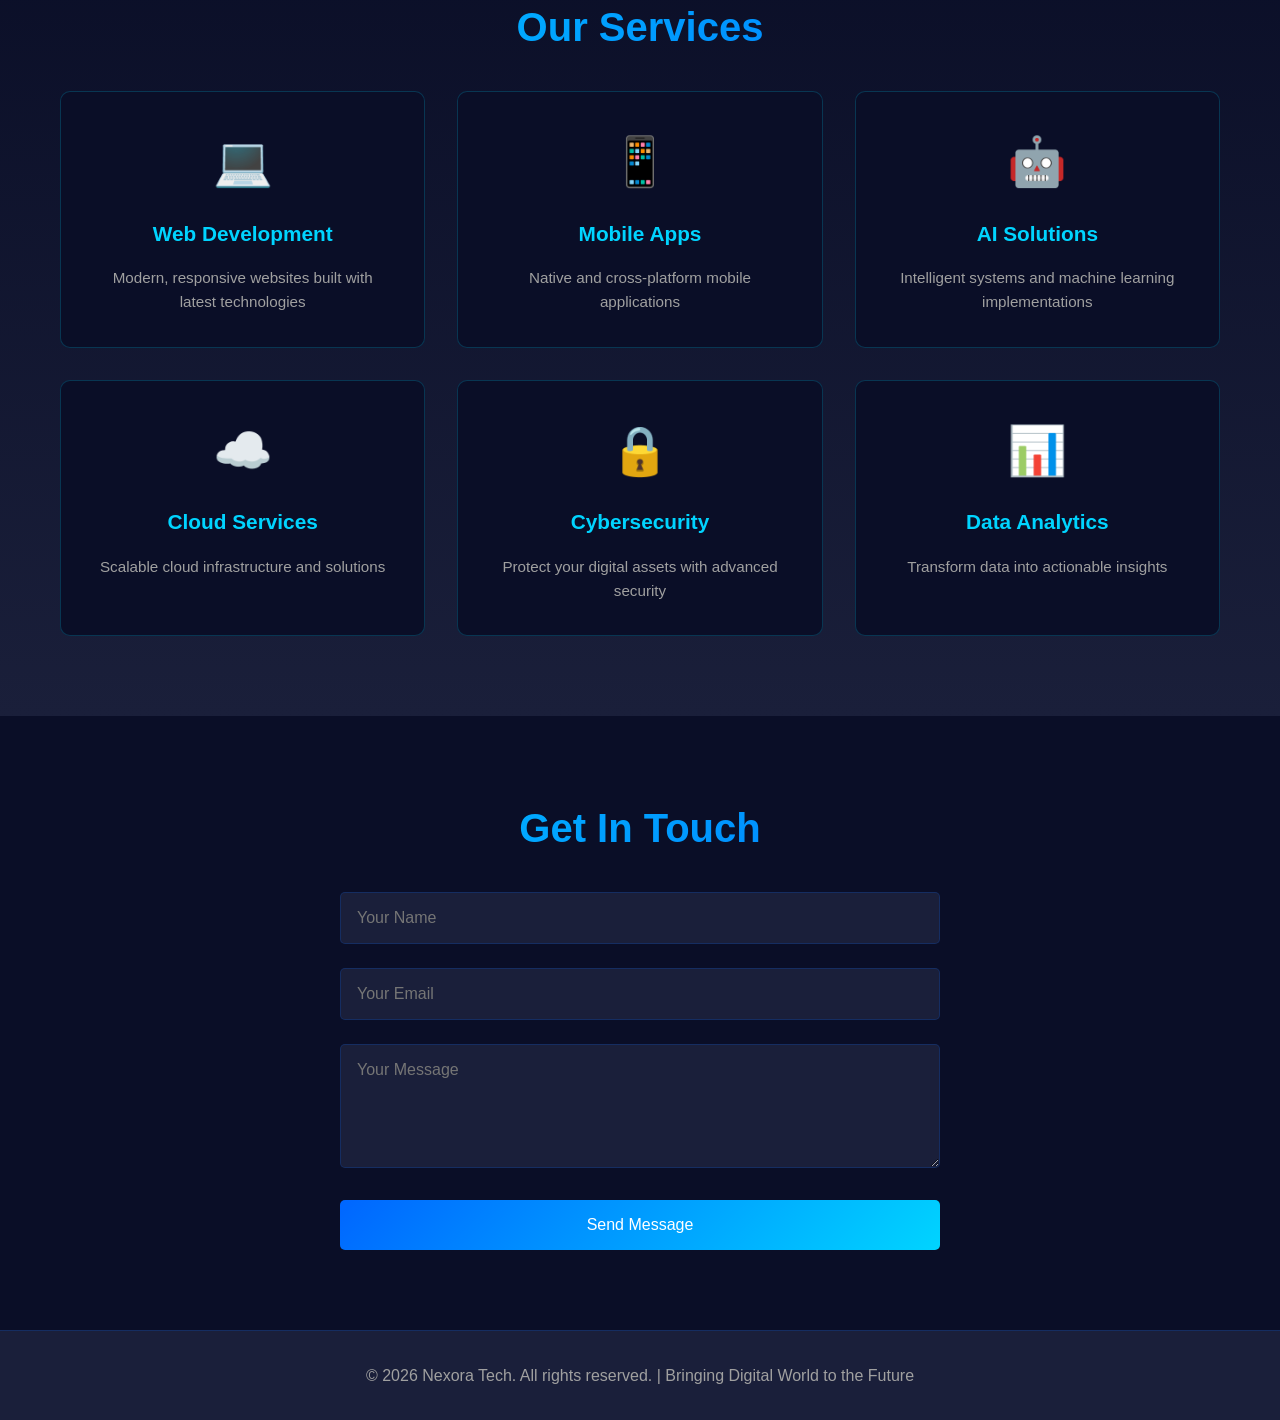
==== commit 1a2eaf03: "Add animated loading page with Nexora Tech logo - Created loader.html as standalone loading page wit" ====
--- a/index.html
+++ b/index.html
@@ -5,8 +5,165 @@
     <meta name="viewport" content="width=device-width, initial-scale=1.0">
     <title>Nexora Tech - Bringing Digital World to the Future</title>
     <link rel="stylesheet" href="styles.css">
+    <script>
+        // Show loader on first page visit
+        window.addEventListener('beforeunload', () => {
+            sessionStorage.setItem('nexora_visited', 'true');
+        });
+    </script>
 </head>
 <body>
+    <!-- Loading Screen -->
+    <div id="loader" style="display: none;">
+        <style>
+            #loader {
+                position: fixed;
+                top: 0;
+                left: 0;
+                width: 100%;
+                height: 100%;
+                background: linear-gradient(135deg, #0a0e27 0%, #1a1a3e 100%);
+                display: flex;
+                justify-content: center;
+                align-items: center;
+                z-index: 9999;
+            }
+
+            .loader-container {
+                position: relative;
+                width: 300px;
+                height: 300px;
+                display: flex;
+                justify-content: center;
+                align-items: center;
+            }
+
+            .logo-wrapper {
+                position: relative;
+                width: 200px;
+                height: 200px;
+                display: flex;
+                justify-content: center;
+                align-items: center;
+            }
+
+            .logo-wrapper img {
+                max-width: 100%;
+                max-height: 100%;
+                animation: pulse 2s ease-in-out infinite;
+                filter: drop-shadow(0 0 20px rgba(0, 212, 255, 0.6));
+            }
+
+            .spinner {
+                position: absolute;
+                width: 220px;
+                height: 220px;
+                border: 3px solid transparent;
+                border-top: 3px solid #0066ff;
+                border-right: 3px solid #00d4ff;
+                border-radius: 50%;
+                animation: rotate 3s linear infinite;
+            }
+
+            .spinner::after {
+                content: '';
+                position: absolute;
+                width: 220px;
+                height: 220px;
+                border: 3px solid transparent;
+                border-bottom: 3px solid #ff6600;
+                border-left: 3px solid #ffaa00;
+                border-radius: 50%;
+                animation: rotate-reverse 2s linear infinite;
+            }
+
+            .loading-text {
+                position: absolute;
+                bottom: -60px;
+                left: 50%;
+                transform: translateX(-50%);
+                text-align: center;
+                width: 100%;
+            }
+
+            .loading-text h2 {
+                color: #00d4ff;
+                font-size: 18px;
+                margin-bottom: 10px;
+                letter-spacing: 2px;
+            }
+
+            .dot-animation {
+                display: inline-block;
+                color: #0066ff;
+                font-size: 20px;
+                margin-left: 5px;
+            }
+
+            .dot-animation span {
+                animation: dot 1.4s infinite;
+            }
+
+            .dot-animation span:nth-child(2) {
+                animation-delay: 0.2s;
+            }
+
+            .dot-animation span:nth-child(3) {
+                animation-delay: 0.4s;
+            }
+
+            .status-text {
+                color: #888;
+                font-size: 12px;
+                margin-top: 5px;
+                letter-spacing: 1px;
+            }
+
+            @keyframes rotate {
+                0% { transform: rotate(0deg); }
+                100% { transform: rotate(360deg); }
+            }
+
+            @keyframes rotate-reverse {
+                0% { transform: rotate(360deg); }
+                100% { transform: rotate(0deg); }
+            }
+
+            @keyframes pulse {
+                0%, 100% { transform: scale(1); opacity: 1; }
+                50% { transform: scale(1.05); opacity: 0.9; }
+            }
+
+            @keyframes dot {
+                0%, 60%, 100% { transform: translateY(0); }
+                30% { transform: translateY(-10px); }
+            }
+        </style>
+        <div class="loader-container">
+            <div class="spinner"></div>
+            <div class="logo-wrapper">
+                <img src="logo.png" alt="Nexora Tech Logo">
+            </div>
+            <div class="loading-text">
+                <h2>NEXORA TECH<span class="dot-animation"><span>.</span><span>.</span><span>.</span></span></h2>
+                <p class="status-text">Loading Experience</p>
+            </div>
+        </div>
+    </div>
+    
+    <script>
+        // Show loader if first visit
+        window.addEventListener('load', () => {
+            const isFirstVisit = !sessionStorage.getItem('nexora_visited');
+            if (isFirstVisit) {
+                document.getElementById('loader').style.display = 'flex';
+                sessionStorage.setItem('nexora_visited', 'true');
+                setTimeout(() => {
+                    document.getElementById('loader').style.display = 'none';
+                }, 2500);
+            }
+        });
+    </script>
     <!-- Navigation Bar -->
     <nav class="navbar">
         <div class="container">
@@ -17,7 +174,7 @@
                 <li><a href="#home">Home</a></li>
                 <li><a href="about.html">About</a></li>
                 <li><a href="services.html">Services</a></li>
-                <li><a href="services.html#payment-section">Nexora Pay</a></li>
+                <li><a href="nexora-pay.html">Nexora Pay</a></li>
                 <li><a href="#contact">Contact</a></li>
             </ul>
             <div class="hamburger">
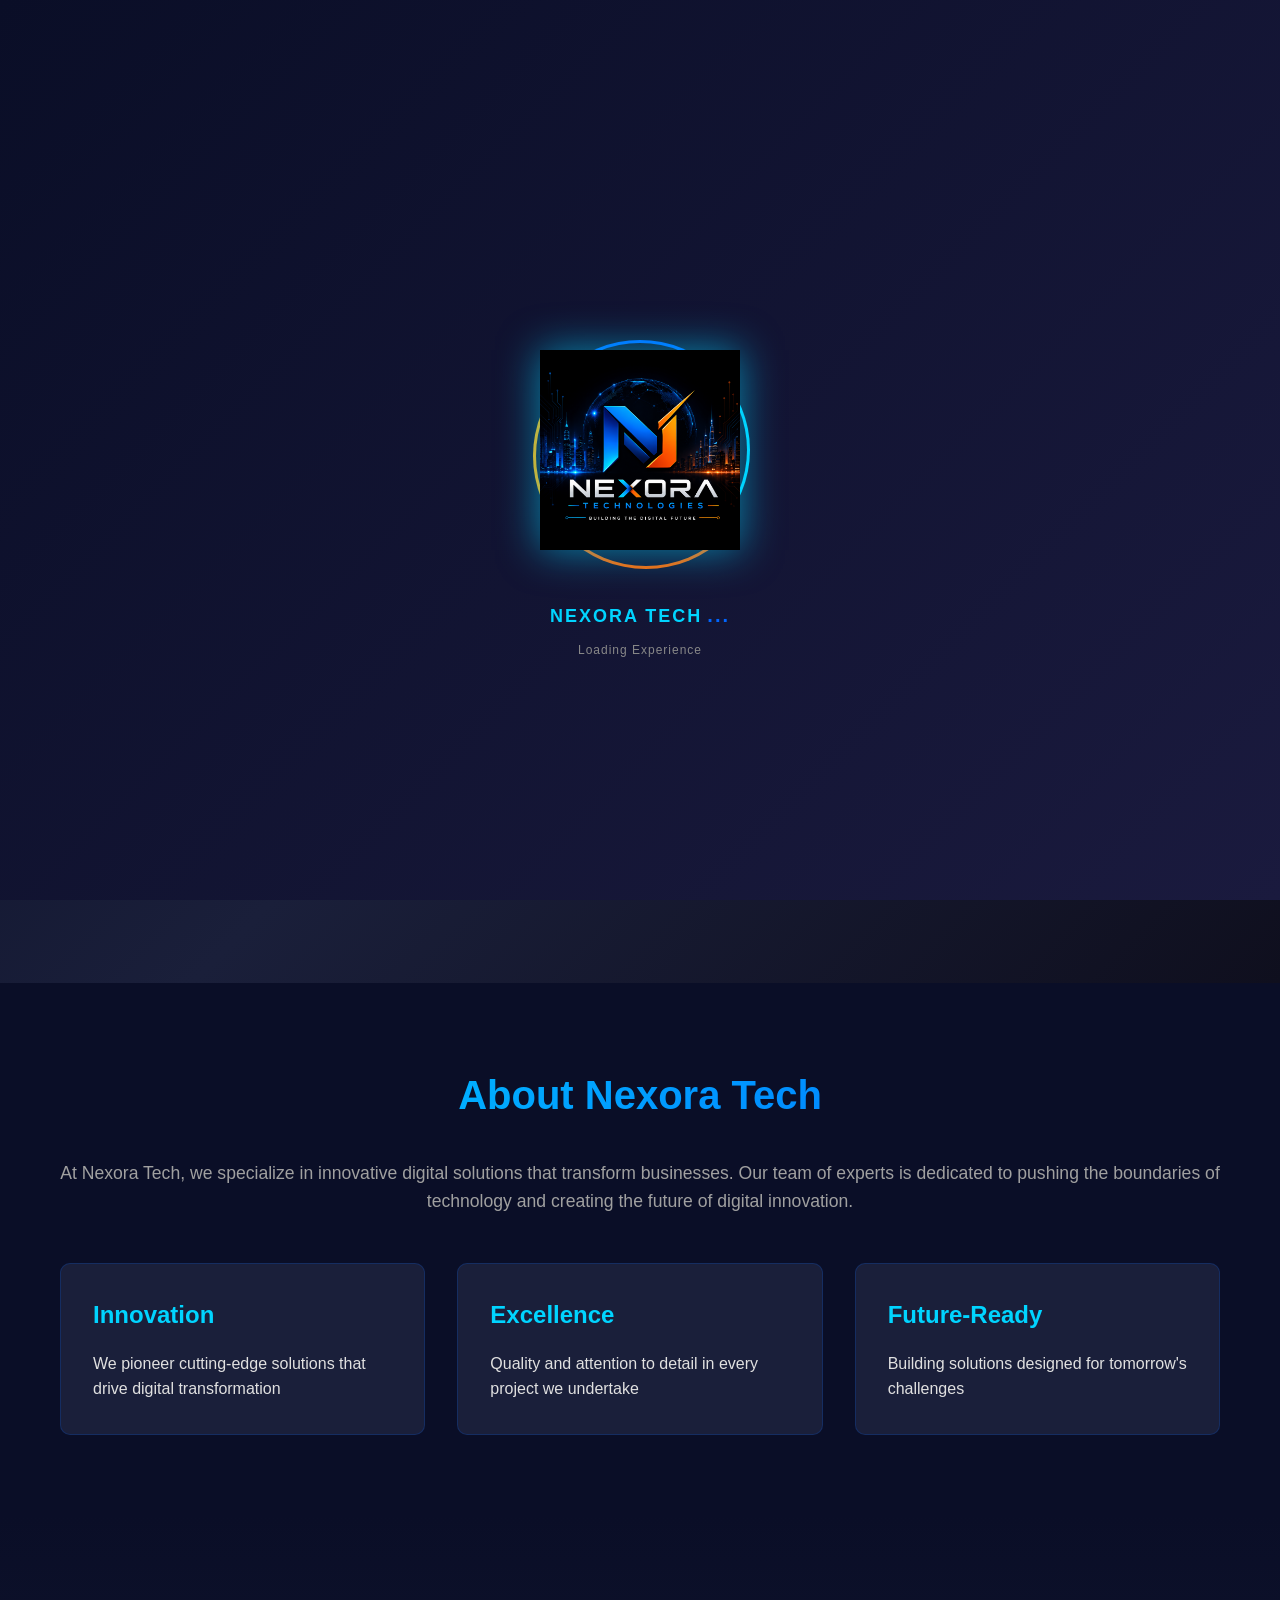
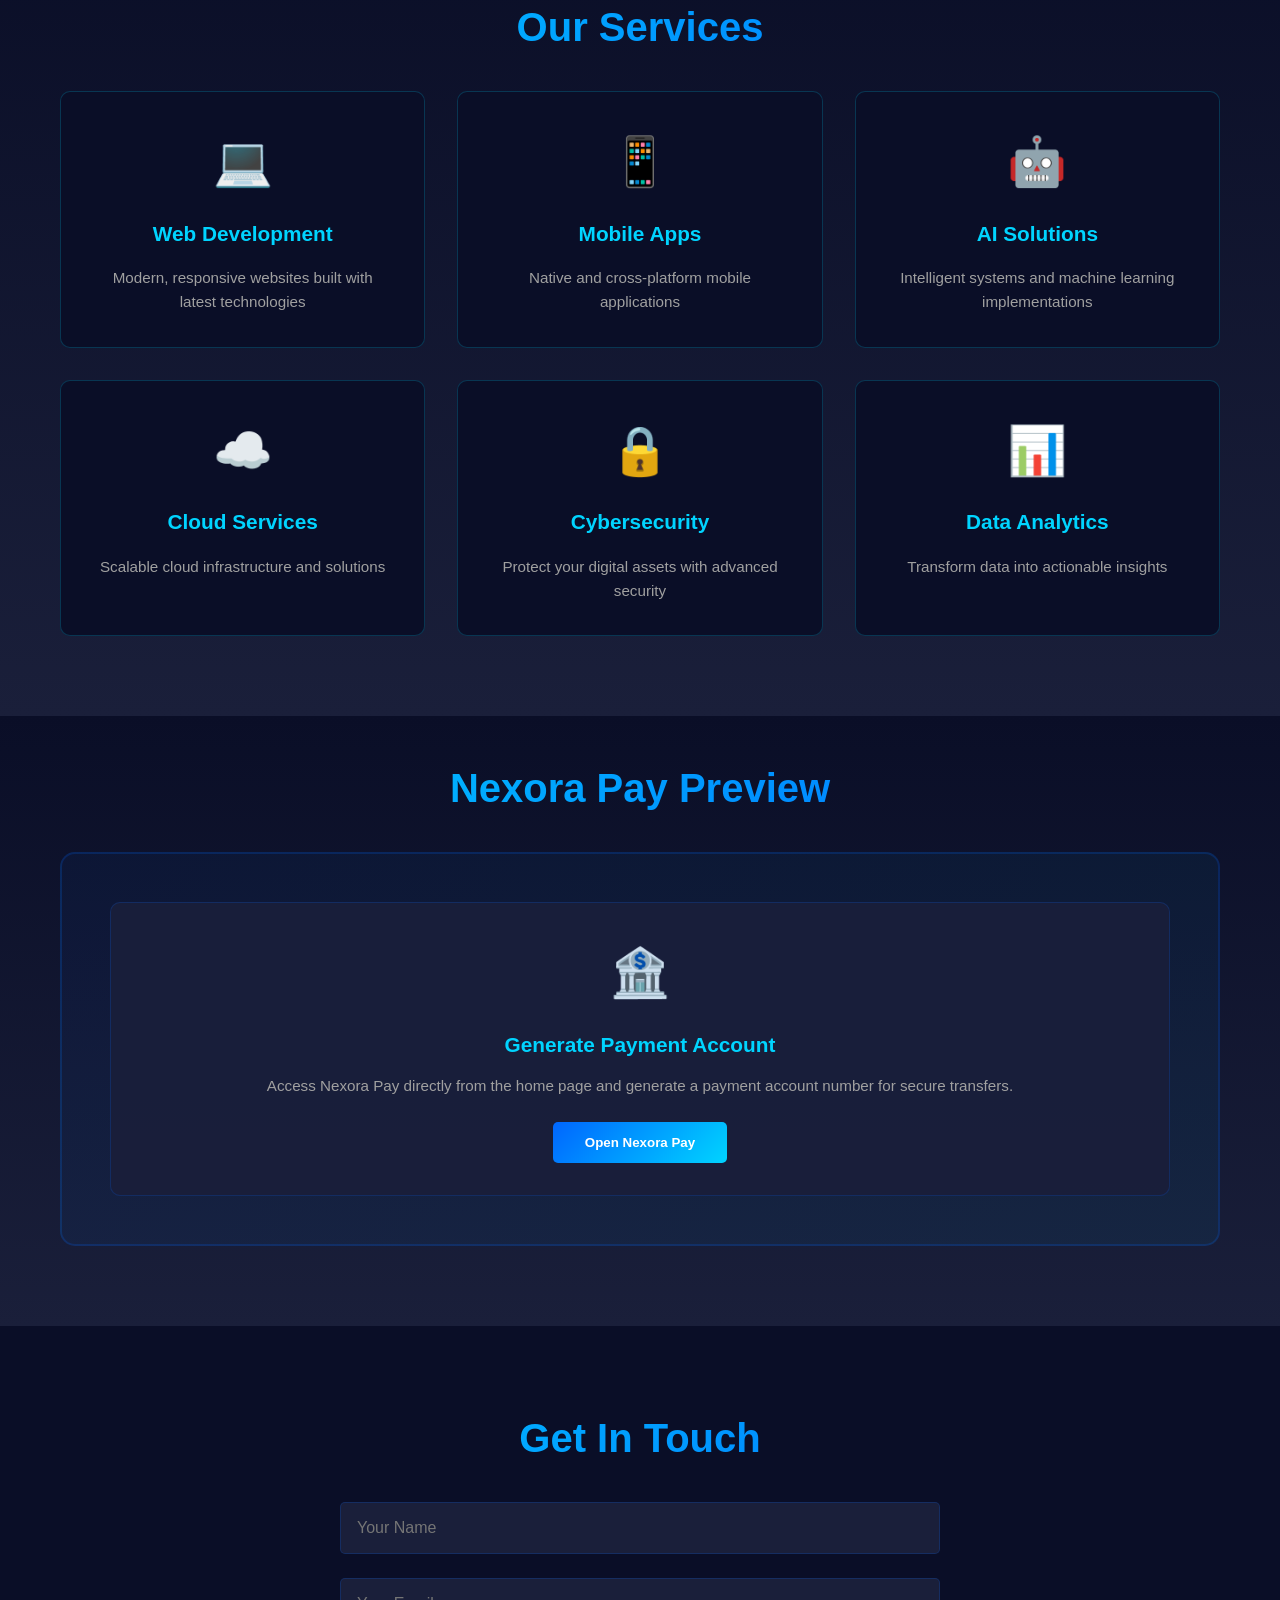
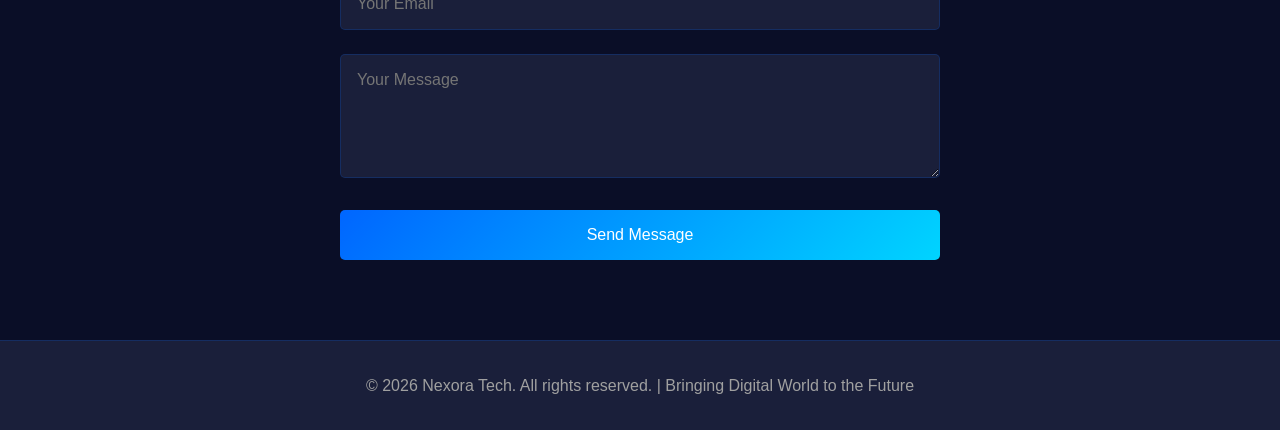
==== commit 01cfd334: "Improve hamburger navigation, page loader, and Nexora Pay account generation" ====
--- a/index.html
+++ b/index.html
@@ -5,16 +5,10 @@
     <meta name="viewport" content="width=device-width, initial-scale=1.0">
     <title>Nexora Tech - Bringing Digital World to the Future</title>
     <link rel="stylesheet" href="styles.css">
-    <script>
-        // Show loader on first page visit
-        window.addEventListener('beforeunload', () => {
-            sessionStorage.setItem('nexora_visited', 'true');
-        });
-    </script>
 </head>
-<body>
+<body class="no-scroll">
     <!-- Loading Screen -->
-    <div id="loader" style="display: none;">
+    <div id="loader">
         <style>
             #loader {
                 position: fixed;
@@ -152,15 +146,14 @@
     </div>
     
     <script>
-        // Show loader if first visit
         window.addEventListener('load', () => {
-            const isFirstVisit = !sessionStorage.getItem('nexora_visited');
-            if (isFirstVisit) {
-                document.getElementById('loader').style.display = 'flex';
-                sessionStorage.setItem('nexora_visited', 'true');
+            const loader = document.getElementById('loader');
+            if (loader) {
+                loader.style.display = 'flex';
                 setTimeout(() => {
-                    document.getElementById('loader').style.display = 'none';
-                }, 2500);
+                    loader.style.display = 'none';
+                    document.body.classList.remove('no-scroll');
+                }, 2000);
             }
         });
     </script>
@@ -172,9 +165,9 @@
             </div>
             <ul class="nav-links">
                 <li><a href="#home">Home</a></li>
-                <li><a href="about.html">About</a></li>
-                <li><a href="services.html">Services</a></li>
-                <li><a href="nexora-pay.html">Nexora Pay</a></li>
+                <li><a href="#about">About</a></li>
+                <li><a href="#services">Services</a></li>
+                <li><a href="#nexora-pay">Nexora Pay</a></li>
                 <li><a href="#contact">Contact</a></li>
             </ul>
             <div class="hamburger">
@@ -254,7 +247,22 @@
             </div>
         </div>
     </section>
-
+ 
+    <!-- Nexora Pay Preview Section -->
+    <section id="nexora-pay" class="services payment-preview" style="padding-top: 40px;">
+        <div class="container">
+            <h2>Nexora Pay Preview</h2>
+            <div class="payment-platform-wrapper" style="margin-top: 1rem;">
+                <div class="payment-card" style="background: rgba(26,31,58,0.95);">
+                    <div class="payment-icon">🏦</div>
+                    <h3>Generate Payment Account</h3>
+                    <p>Access Nexora Pay directly from the home page and generate a payment account number for secure transfers.</p>
+                    <button class="payment-btn" type="button" onclick="window.location.href='nexora-pay.html'">Open Nexora Pay</button>
+                </div>
+            </div>
+        </div>
+    </section>
+ 
     <!-- Contact Section -->
     <section id="contact" class="contact">
         <div class="container">
@@ -283,21 +291,24 @@
 
     <script src="script.js"></script>
     <script>
-        // Hamburger menu for index page
+        // Ensure menu behaviors are consistent and body scroll is locked when open
         document.addEventListener('DOMContentLoaded', function() {
             const hamburger = document.querySelector('.hamburger');
             const navLinks = document.querySelector('.nav-links');
 
             if (hamburger) {
+                // keep behavior in sync with script.js
                 hamburger.addEventListener('click', () => {
-                    navLinks.classList.toggle('active');
+                    const isActive = navLinks.classList.toggle('active');
                     hamburger.classList.toggle('active');
+                    document.body.classList.toggle('no-scroll', isActive);
                 });
 
                 document.querySelectorAll('.nav-links a').forEach(link => {
                     link.addEventListener('click', () => {
                         navLinks.classList.remove('active');
                         hamburger.classList.remove('active');
+                        document.body.classList.remove('no-scroll');
                     });
                 });
             }
--- a/styles.css
+++ b/styles.css
@@ -73,6 +73,21 @@
     gap: 2rem;
 }
 
+.nav-links.active {
+    position: fixed;
+    inset: 0;
+    background: rgba(10, 14, 39, 0.96);
+    flex-direction: column;
+    align-items: center;
+    justify-content: center;
+    gap: 1.5rem;
+    padding-top: 120px;
+    width: 100%;
+    display: flex;
+    z-index: 2000;
+    overflow-y: auto;
+}
+
 .nav-links a {
     color: var(--text-light);
     text-decoration: none;
@@ -85,10 +100,14 @@
 
 /* Hamburger Menu - Sharp Design */
 .hamburger {
-    display: none;
+    display: flex;
     flex-direction: column;
     cursor: pointer;
     gap: 5px;
+}
+
+body.no-scroll {
+    overflow: hidden;
 }
 
 .hamburger span {
@@ -1274,19 +1293,41 @@
 
 /* Responsive Design */
 @media (max-width: 768px) {
+    /* Lock body when mobile menu open */
+    .no-scroll {
+        overflow: hidden;
+    }
+
+    /* Fullscreen overlay mobile menu */
     .nav-links {
-        position: absolute;
-        top: 60px;
+        position: fixed;
+        top: 0;
         left: 0;
         right: 0;
-        background: var(--card-bg);
+        height: 100vh;
+        background: rgba(10,14,39,0.96);
         flex-direction: column;
         width: 100%;
         text-align: center;
         display: none;
         gap: 0;
-        padding: 1rem 0;
-        border-top: 1px solid rgba(0, 102, 255, 0.2);
+        padding-top: 120px;
+        padding-bottom: 40px;
+        border-top: none;
+        align-items: center;
+        justify-content: flex-start;
+        z-index: 2000;
+        overflow-y: auto;
+    }
+
+    /* subtle backdrop blur for modern feel */
+    .nav-links::before {
+        content: '';
+        position: absolute;
+        inset: 0;
+        background: linear-gradient(0deg, rgba(10,14,39,0.95), rgba(26,31,58,0.9));
+        z-index: -1;
+        backdrop-filter: blur(6px);
     }
 
     .nav-links.active {
@@ -1294,13 +1335,17 @@
     }
 
     .nav-links li {
-        padding: 0.8rem 0;
-        border-bottom: 1px solid rgba(0, 102, 255, 0.1);
+        padding: 1rem 0;
+        border-bottom: 1px solid rgba(255, 255, 255, 0.03);
+        width: 100%;
+        max-width: 480px;
     }
 
     .nav-links a {
         display: block;
-        padding: 0.5rem;
+        padding: 0.75rem 1rem;
+        font-size: 1.05rem;
+        color: var(--text-light);
     }
 
     .logo-img {
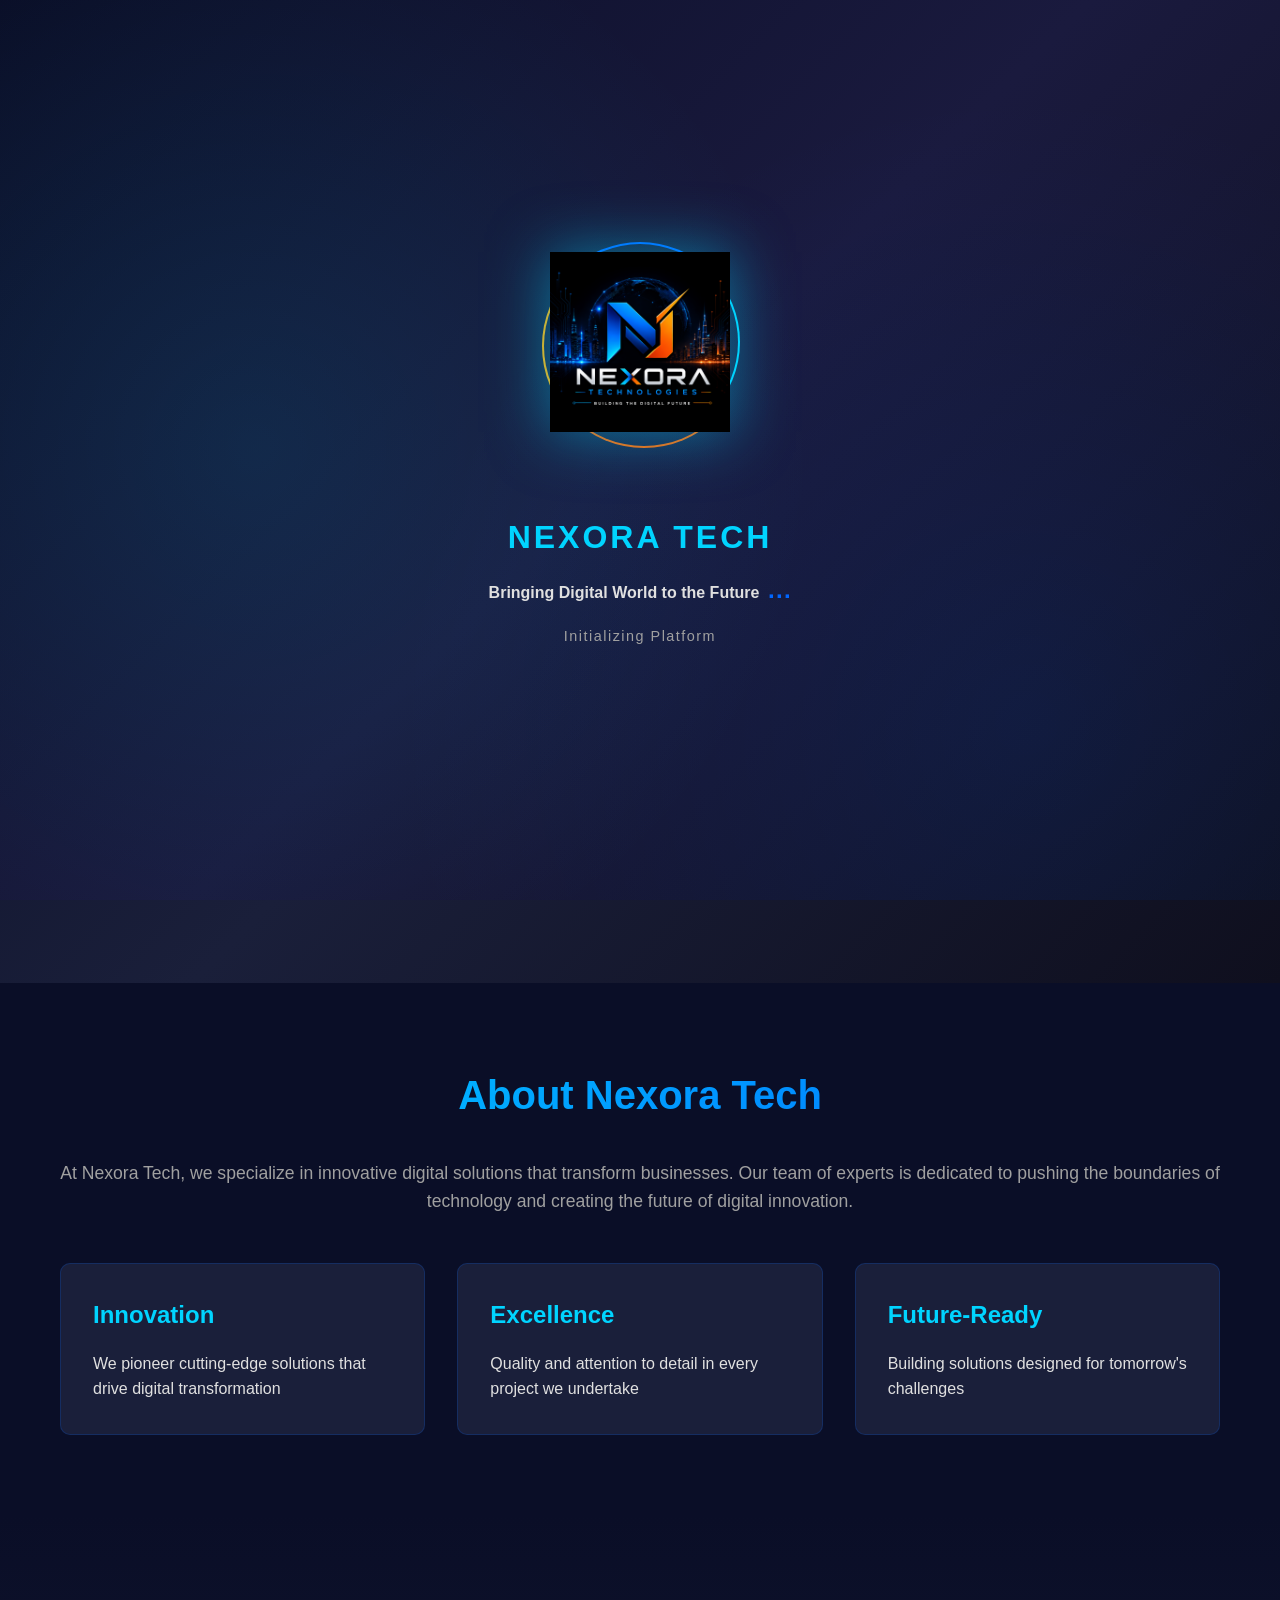
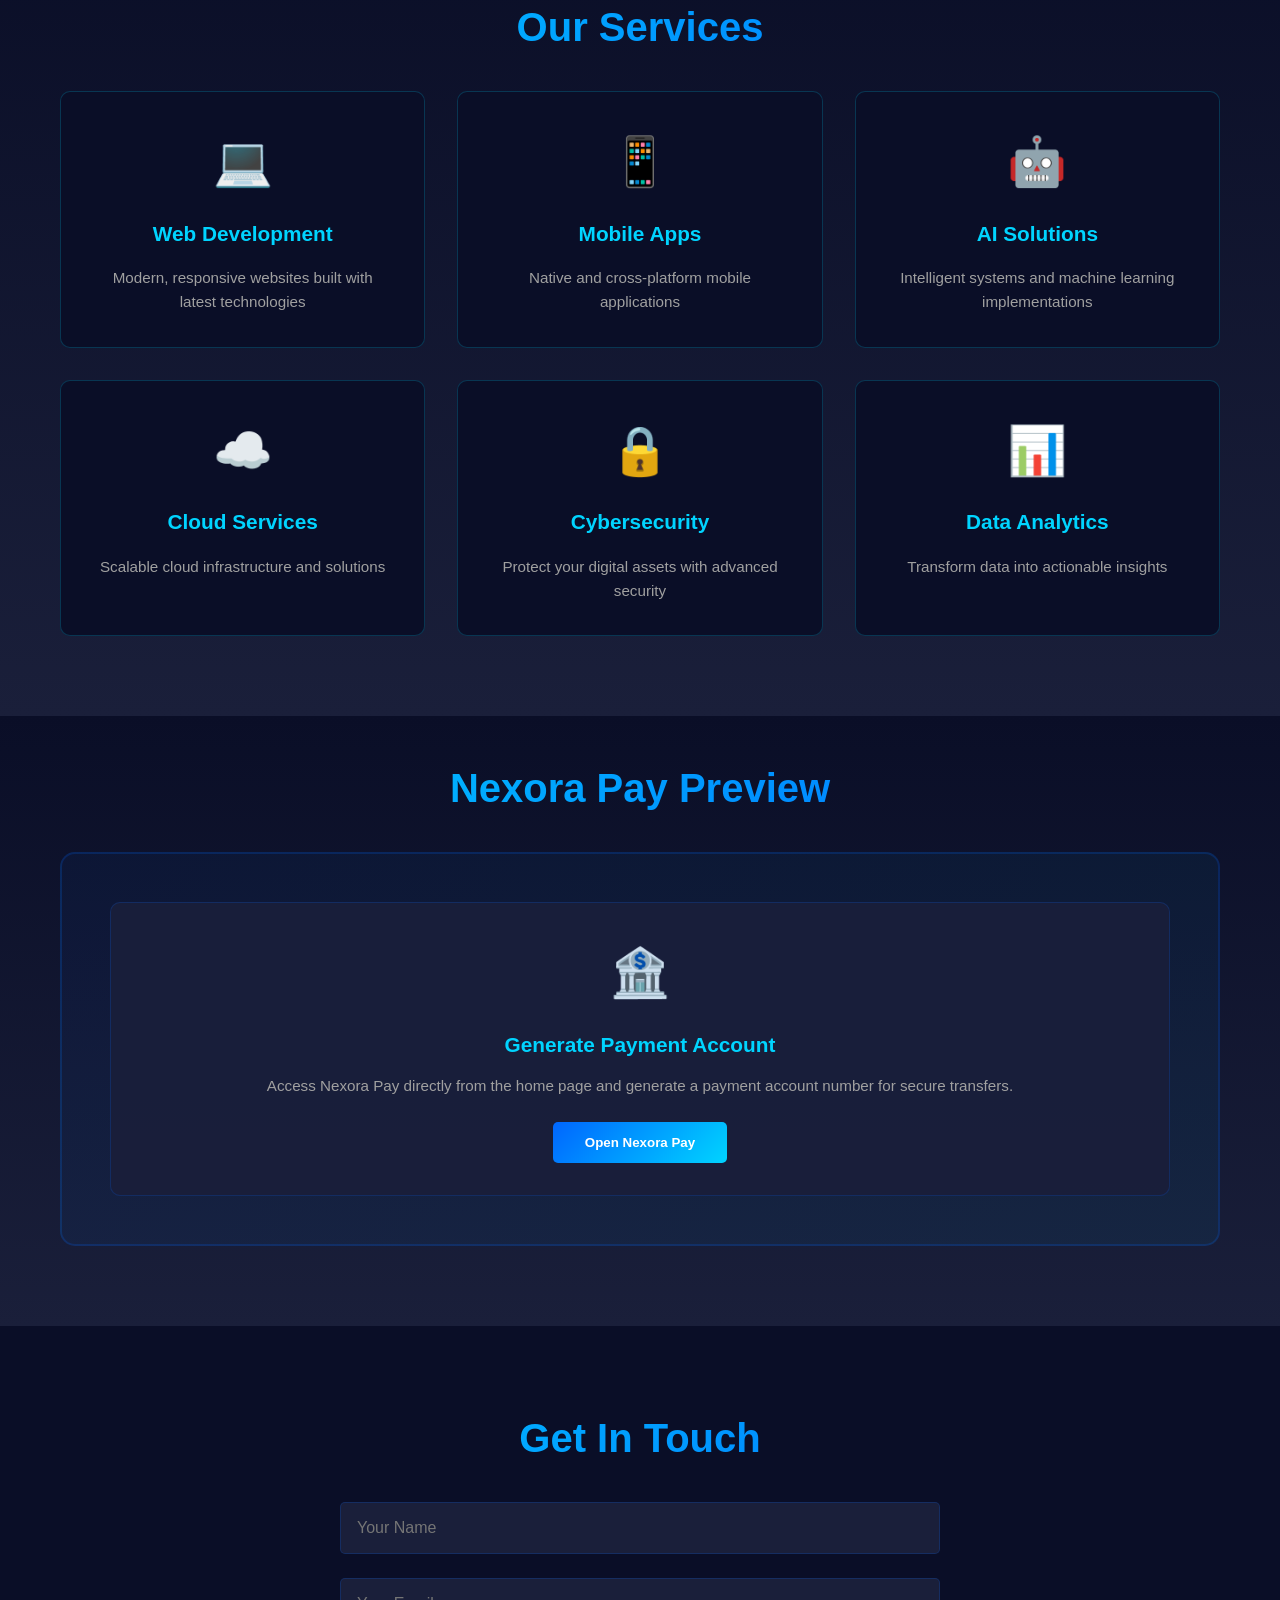
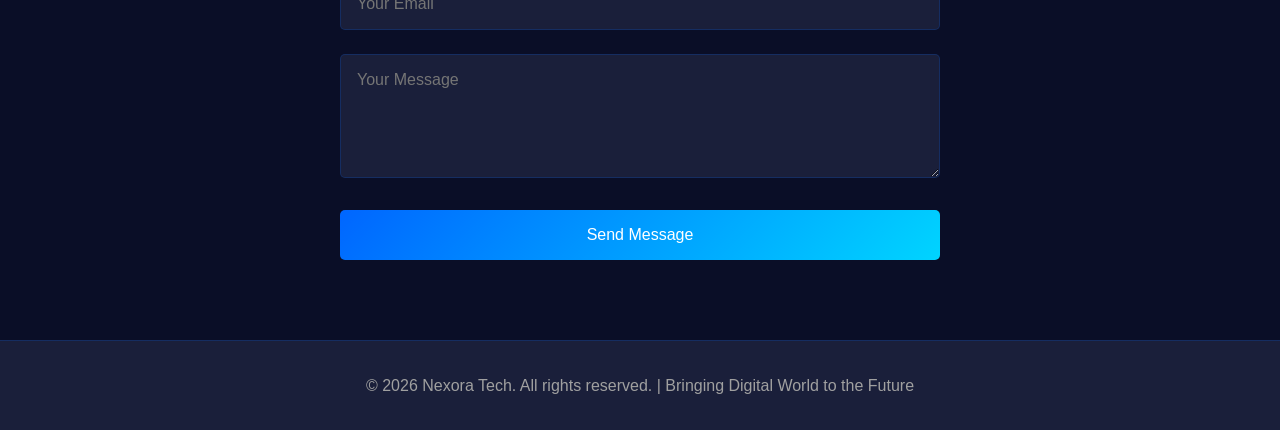
==== commit ca56261b: "Add professional email notifications, app status tracking, and mobile-only hamburger menu - Created " ====
--- a/index.html
+++ b/index.html
@@ -7,7 +7,7 @@
     <link rel="stylesheet" href="styles.css">
 </head>
 <body class="no-scroll">
-    <!-- Loading Screen -->
+    <!-- Professional Loading Screen -->
     <div id="loader">
         <style>
             #loader {
@@ -16,45 +16,58 @@
                 left: 0;
                 width: 100%;
                 height: 100%;
-                background: linear-gradient(135deg, #0a0e27 0%, #1a1a3e 100%);
+                background: linear-gradient(135deg, #0a0e27 0%, #1a1a3e 50%, #0f0f1e 100%);
                 display: flex;
                 justify-content: center;
                 align-items: center;
                 z-index: 9999;
+                overflow: hidden;
+            }
+
+            #loader::before {
+                content: '';
+                position: absolute;
+                inset: 0;
+                background: radial-gradient(circle at 20% 50%, rgba(0, 212, 255, 0.1) 0%, transparent 50%),
+                            radial-gradient(circle at 80% 80%, rgba(0, 102, 255, 0.1) 0%, transparent 50%);
+                pointer-events: none;
             }
 
             .loader-container {
                 position: relative;
-                width: 300px;
-                height: 300px;
+                width: 100%;
+                height: 100%;
+                display: flex;
+                flex-direction: column;
+                justify-content: center;
+                align-items: center;
+                z-index: 1;
+            }
+
+            .logo-wrapper {
+                position: relative;
+                width: 180px;
+                height: 180px;
                 display: flex;
                 justify-content: center;
                 align-items: center;
-            }
-
-            .logo-wrapper {
-                position: relative;
-                width: 200px;
-                height: 200px;
-                display: flex;
-                justify-content: center;
-                align-items: center;
+                margin-bottom: 2rem;
             }
 
             .logo-wrapper img {
                 max-width: 100%;
                 max-height: 100%;
                 animation: pulse 2s ease-in-out infinite;
-                filter: drop-shadow(0 0 20px rgba(0, 212, 255, 0.6));
+                filter: drop-shadow(0 0 30px rgba(0, 212, 255, 0.5));
             }
 
             .spinner {
                 position: absolute;
-                width: 220px;
-                height: 220px;
-                border: 3px solid transparent;
-                border-top: 3px solid #0066ff;
-                border-right: 3px solid #00d4ff;
+                width: 200px;
+                height: 200px;
+                border: 2px solid transparent;
+                border-top: 2px solid #0066ff;
+                border-right: 2px solid #00d4ff;
                 border-radius: 50%;
                 animation: rotate 3s linear infinite;
             }
@@ -62,40 +75,46 @@
             .spinner::after {
                 content: '';
                 position: absolute;
-                width: 220px;
-                height: 220px;
-                border: 3px solid transparent;
-                border-bottom: 3px solid #ff6600;
-                border-left: 3px solid #ffaa00;
+                width: 200px;
+                height: 200px;
+                border: 2px solid transparent;
+                border-bottom: 2px solid #ff6600;
+                border-left: 2px solid #ffaa00;
                 border-radius: 50%;
                 animation: rotate-reverse 2s linear infinite;
+                top: 0;
+                left: 0;
             }
 
             .loading-text {
-                position: absolute;
-                bottom: -60px;
-                left: 50%;
-                transform: translateX(-50%);
                 text-align: center;
-                width: 100%;
+                margin-top: 3rem;
+            }
+
+            .loading-text h1 {
+                color: #00d4ff;
+                font-size: 2rem;
+                margin-bottom: 0.5rem;
+                letter-spacing: 3px;
+                font-weight: 700;
             }
 
             .loading-text h2 {
-                color: #00d4ff;
-                font-size: 18px;
-                margin-bottom: 10px;
-                letter-spacing: 2px;
+                font-size: 1rem;
+                margin: 0;
             }
 
             .dot-animation {
                 display: inline-block;
                 color: #0066ff;
-                font-size: 20px;
-                margin-left: 5px;
+                font-size: 1.5rem;
+                margin-left: 8px;
             }
 
             .dot-animation span {
                 animation: dot 1.4s infinite;
+                display: inline-block;
+                width: 8px;
             }
 
             .dot-animation span:nth-child(2) {
@@ -107,10 +126,10 @@
             }
 
             .status-text {
-                color: #888;
-                font-size: 12px;
-                margin-top: 5px;
-                letter-spacing: 1px;
+                color: #a0a0a0;
+                font-size: 0.9rem;
+                margin-top: 1rem;
+                letter-spacing: 1.5px;
             }
 
             @keyframes rotate {
@@ -125,22 +144,23 @@
 
             @keyframes pulse {
                 0%, 100% { transform: scale(1); opacity: 1; }
-                50% { transform: scale(1.05); opacity: 0.9; }
+                50% { transform: scale(1.08); opacity: 0.85; }
             }
 
             @keyframes dot {
                 0%, 60%, 100% { transform: translateY(0); }
-                30% { transform: translateY(-10px); }
+                30% { transform: translateY(-12px); }
             }
         </style>
         <div class="loader-container">
-            <div class="spinner"></div>
             <div class="logo-wrapper">
+                <div class="spinner"></div>
                 <img src="logo.png" alt="Nexora Tech Logo">
             </div>
             <div class="loading-text">
-                <h2>NEXORA TECH<span class="dot-animation"><span>.</span><span>.</span><span>.</span></span></h2>
-                <p class="status-text">Loading Experience</p>
+                <h1>NEXORA TECH</h1>
+                <h2>Bringing Digital World to the Future<span class="dot-animation"><span>.</span><span>.</span><span>.</span></span></h2>
+                <p class="status-text">Initializing Platform</p>
             </div>
         </div>
     </div>
@@ -151,9 +171,13 @@
             if (loader) {
                 loader.style.display = 'flex';
                 setTimeout(() => {
-                    loader.style.display = 'none';
-                    document.body.classList.remove('no-scroll');
-                }, 2000);
+                    loader.style.opacity = '0';
+                    loader.style.transition = 'opacity 0.6s ease';
+                    setTimeout(() => {
+                        loader.style.display = 'none';
+                        document.body.classList.remove('no-scroll');
+                    }, 600);
+                }, 2500);
             }
         });
     </script>
@@ -290,6 +314,7 @@
     </footer>
 
     <script src="script.js"></script>
+    <script src="notifications.js"></script>
     <script>
         // Ensure menu behaviors are consistent and body scroll is locked when open
         document.addEventListener('DOMContentLoaded', function() {
@@ -312,6 +337,35 @@
                     });
                 });
             }
+
+            // Handle contact form email notification
+            const contactForm = document.querySelector('.contact-form');
+            if (contactForm) {
+                contactForm.addEventListener('submit', function(e) {
+                    e.preventDefault();
+                    
+                    const name = this.querySelector('input[type="text"]').value;
+                    const email = this.querySelector('input[type="email"]').value;
+                    const message = this.querySelector('textarea').value;
+
+                    // Send email notification (simulated)
+                    window.notificationSystem.sendEmailNotification(
+                        email,
+                        'Contact Form Submission',
+                        `Thank you for contacting us, ${name}. We will get back to you soon!`
+                    );
+
+                    // Show success message
+                    window.notificationSystem.showNotification(
+                        'Message sent successfully! Check your email for confirmation.',
+                        'success',
+                        5000
+                    );
+
+                    // Reset form
+                    this.reset();
+                });
+            }
         });
     </script>
 </body>
--- a/styles.css
+++ b/styles.css
@@ -100,7 +100,7 @@
 
 /* Hamburger Menu - Sharp Design */
 .hamburger {
-    display: flex;
+    display: none;
     flex-direction: column;
     cursor: pointer;
     gap: 5px;
@@ -1293,6 +1293,10 @@
 
 /* Responsive Design */
 @media (max-width: 768px) {
+    .hamburger {
+        display: flex;
+    }
+
     /* Lock body when mobile menu open */
     .no-scroll {
         overflow: hidden;
@@ -1498,3 +1502,125 @@
         padding: 1.5rem;
     }
 }
+
+/* Notification System Styles */
+.notification-container {
+    position: fixed;
+    top: 20px;
+    right: 20px;
+    z-index: 9999;
+    max-width: 400px;
+    display: flex;
+    flex-direction: column;
+    gap: 10px;
+}
+
+.notification {
+    background: var(--card-bg);
+    border-left: 4px solid var(--secondary-color);
+    border-radius: 6px;
+    padding: 1rem;
+    box-shadow: 0 10px 40px rgba(0, 20, 60, 0.4);
+    animation: slideIn 0.3s ease;
+    opacity: 0;
+    transform: translateX(400px);
+    transition: all 0.3s ease;
+}
+
+.notification.show {
+    opacity: 1;
+    transform: translateX(0);
+}
+
+.notification-content {
+    display: flex;
+    align-items: center;
+    gap: 12px;
+    color: var(--text-light);
+}
+
+.notification-icon {
+    font-size: 1.2rem;
+    font-weight: bold;
+    flex-shrink: 0;
+}
+
+.notification-message {
+    flex: 1;
+    font-size: 0.95rem;
+}
+
+.notification-close {
+    background: none;
+    border: none;
+    color: var(--text-muted);
+    cursor: pointer;
+    font-size: 1.2rem;
+    padding: 0;
+    flex-shrink: 0;
+    transition: color 0.2s ease;
+}
+
+.notification-close:hover {
+    color: var(--text-light);
+}
+
+/* Notification Types */
+.notification-success {
+    border-left-color: #4caf50;
+}
+
+.notification-success .notification-icon {
+    color: #4caf50;
+}
+
+.notification-error {
+    border-left-color: #ff6b6b;
+}
+
+.notification-error .notification-icon {
+    color: #ff6b6b;
+}
+
+.notification-info {
+    border-left-color: var(--primary-color);
+}
+
+.notification-info .notification-icon {
+    color: var(--primary-color);
+}
+
+.notification-warning {
+    border-left-color: #ffc107;
+}
+
+.notification-warning .notification-icon {
+    color: #ffc107;
+}
+
+@keyframes slideIn {
+    from {
+        opacity: 0;
+        transform: translateX(400px);
+    }
+    to {
+        opacity: 1;
+        transform: translateX(0);
+    }
+}
+
+@media (max-width: 480px) {
+    .notification-container {
+        max-width: 90%;
+        left: 10px;
+        right: 10px;
+    }
+
+    .notification {
+        padding: 0.75rem;
+    }
+
+    .notification-message {
+        font-size: 0.85rem;
+    }
+}
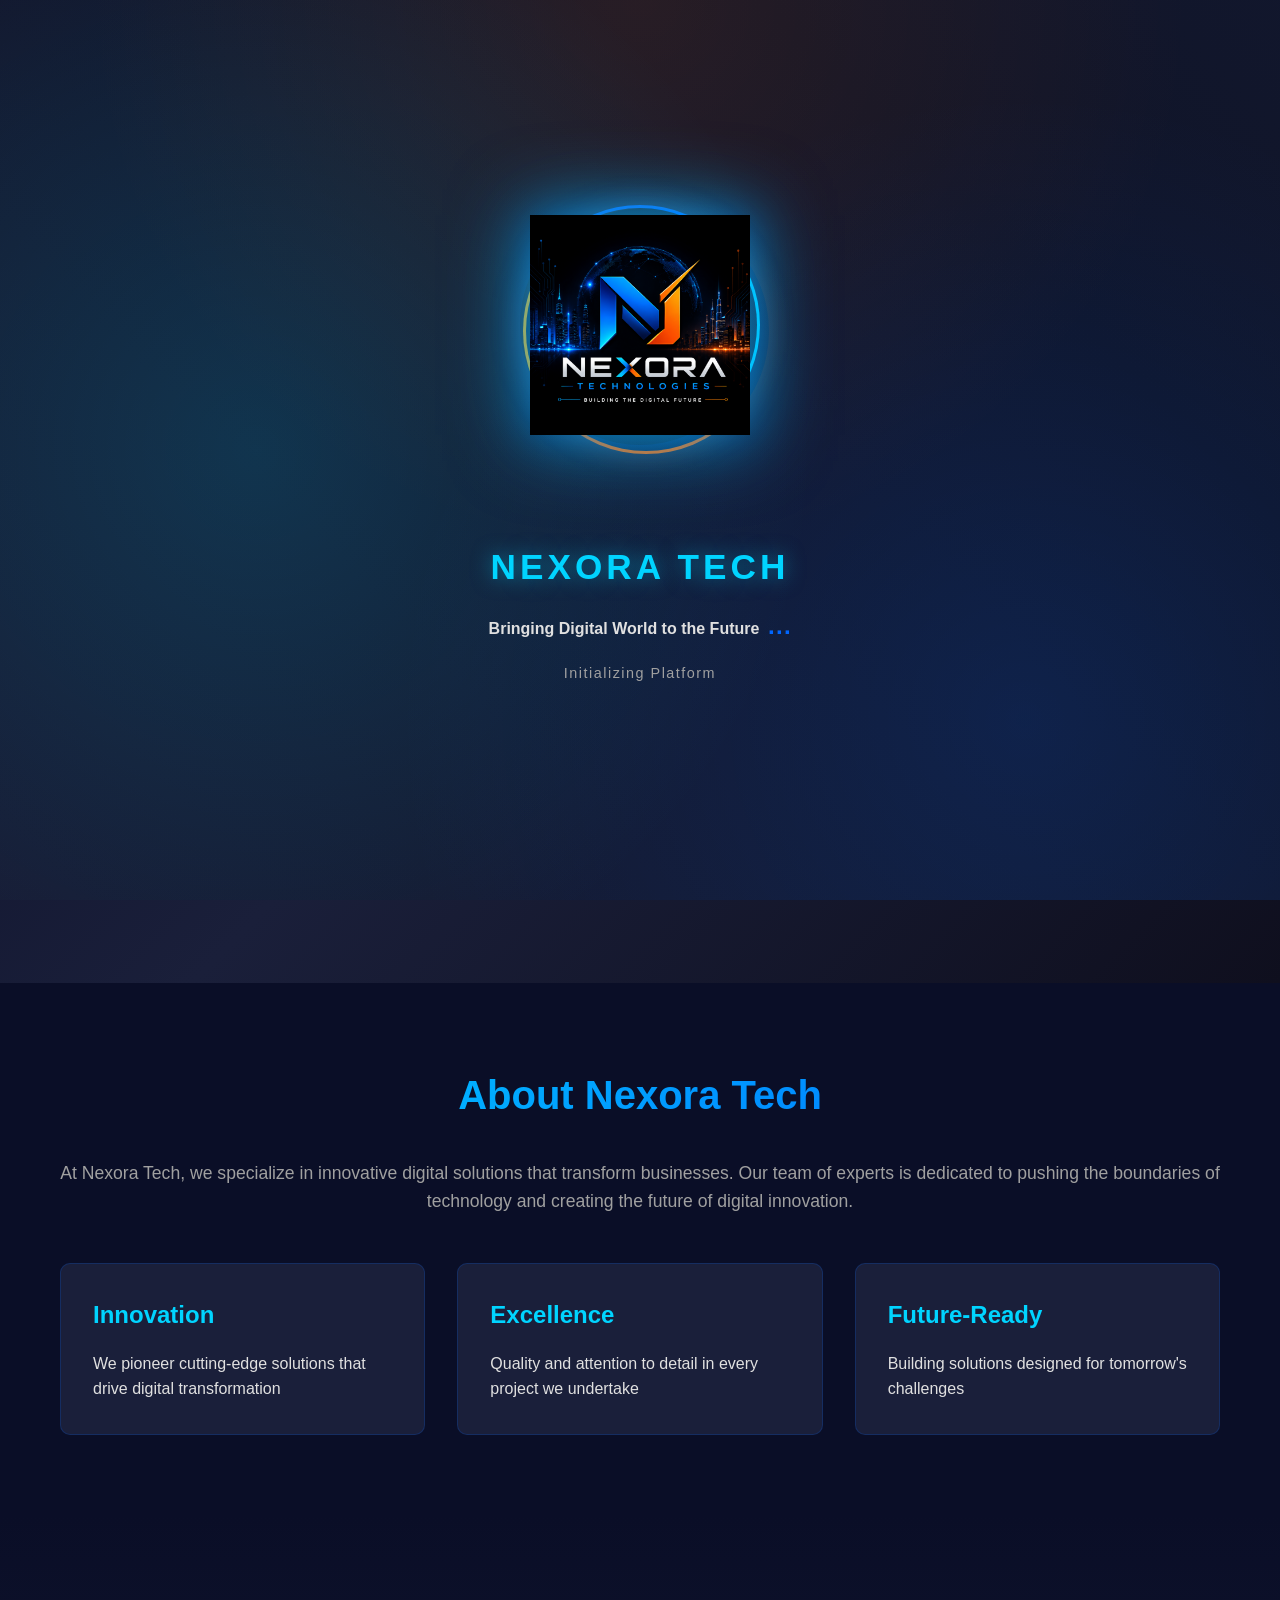
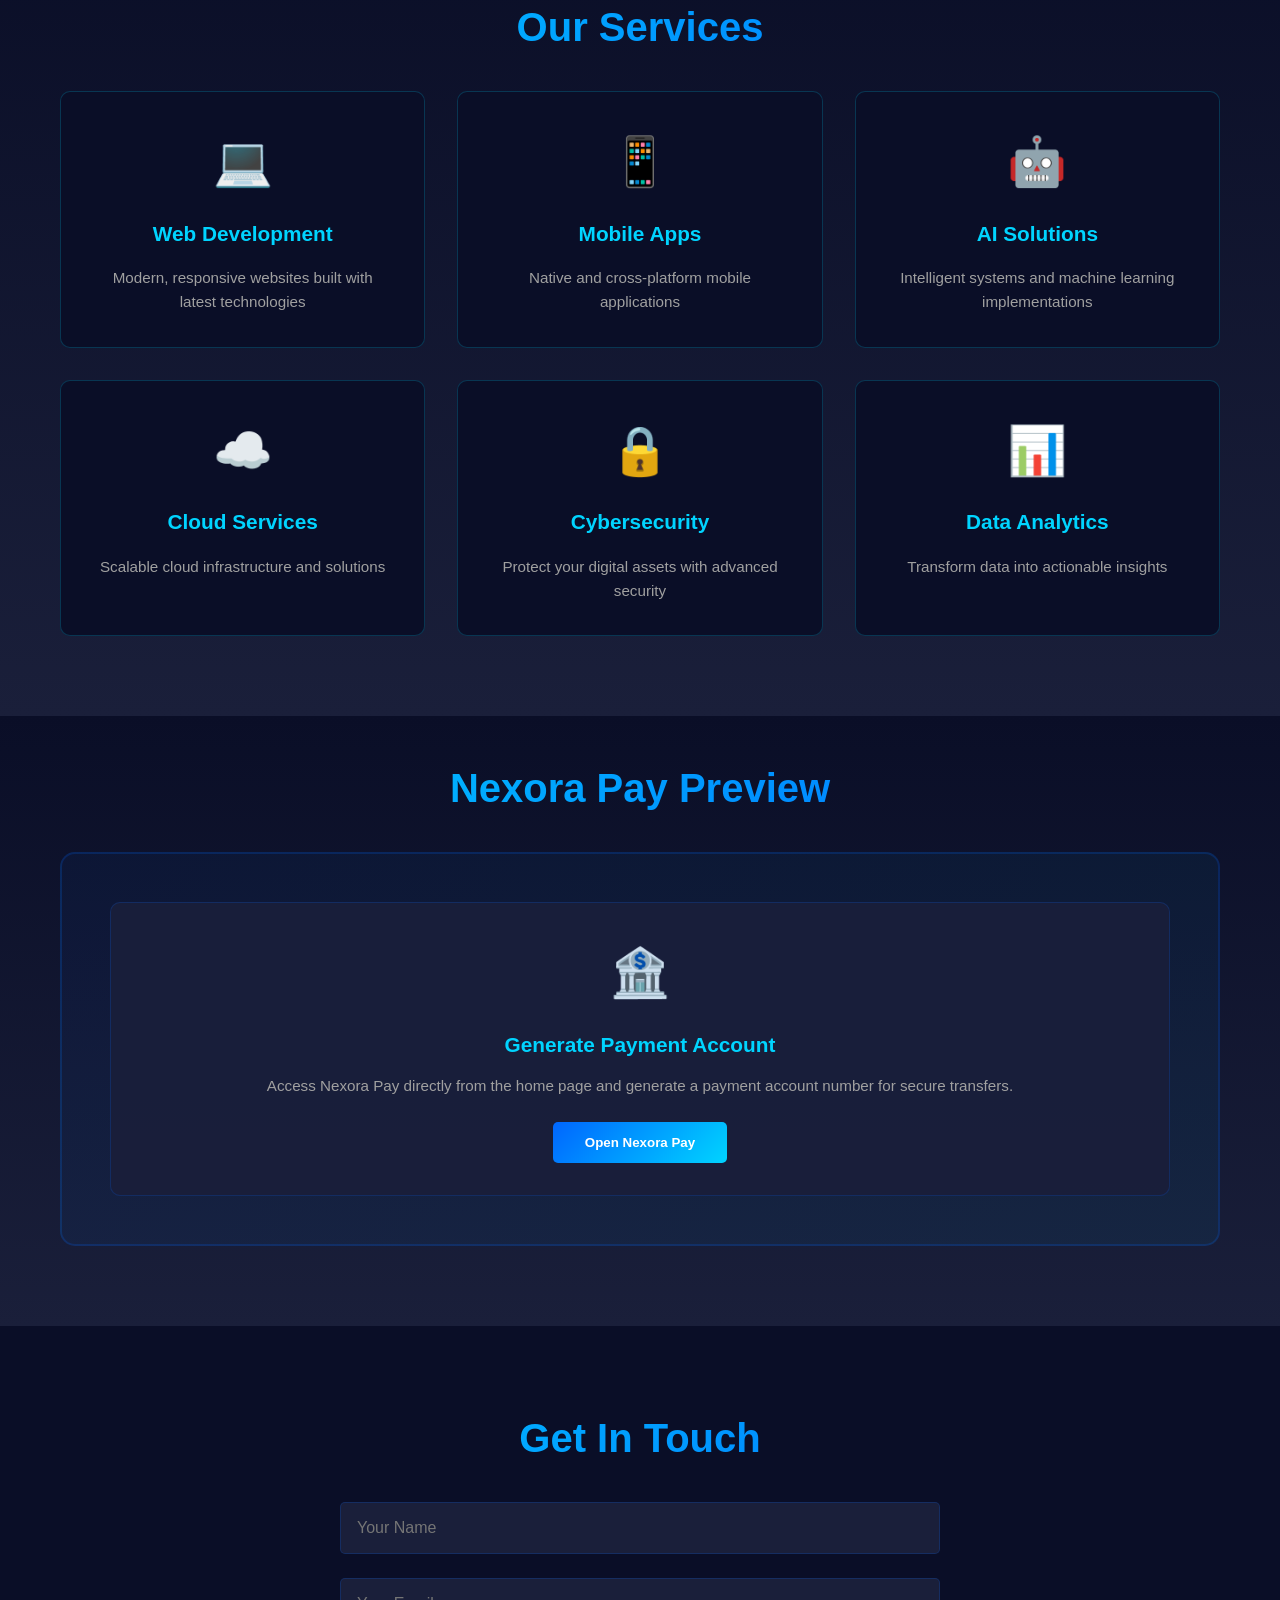
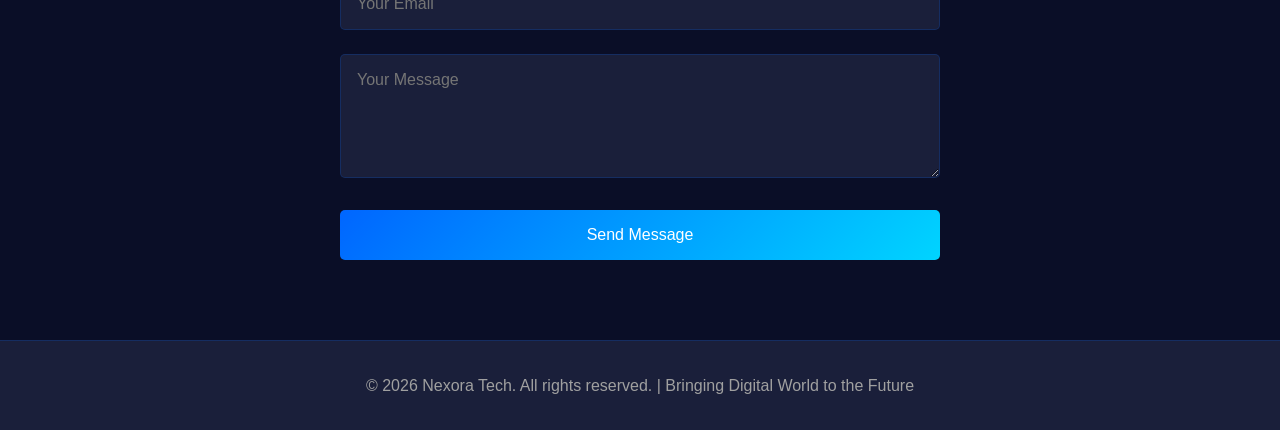
==== commit 0e39dd55: "Update loader to show auth modal after load; add auth modal UI and styles; improve loader visuals - " ====
--- a/index.html
+++ b/index.html
@@ -16,21 +16,36 @@
                 left: 0;
                 width: 100%;
                 height: 100%;
-                background: linear-gradient(135deg, #0a0e27 0%, #1a1a3e 50%, #0f0f1e 100%);
+                background: linear-gradient(45deg, #0a0e27 0%, #1a1f3a 25%, #0f1428 50%, #1a1f3a 75%, #0a0e27 100%);
+                background-size: 400% 400%;
                 display: flex;
                 justify-content: center;
                 align-items: center;
                 z-index: 9999;
                 overflow: hidden;
+                animation: gradientShift 8s ease infinite;
+            }
+
+            @keyframes gradientShift {
+                0% { background-position: 0% 50%; }
+                50% { background-position: 100% 50%; }
+                100% { background-position: 0% 50%; }
             }
 
             #loader::before {
                 content: '';
                 position: absolute;
                 inset: 0;
-                background: radial-gradient(circle at 20% 50%, rgba(0, 212, 255, 0.1) 0%, transparent 50%),
-                            radial-gradient(circle at 80% 80%, rgba(0, 102, 255, 0.1) 0%, transparent 50%);
+                background: radial-gradient(circle at 20% 50%, rgba(0, 212, 255, 0.15) 0%, transparent 50%),
+                            radial-gradient(circle at 80% 80%, rgba(0, 102, 255, 0.15) 0%, transparent 50%),
+                            radial-gradient(circle at 50% 0%, rgba(255, 102, 0, 0.1) 0%, transparent 50%);
                 pointer-events: none;
+                animation: floatGradient 20s ease-in-out infinite;
+            }
+
+            @keyframes floatGradient {
+                0%, 100% { transform: translate(0, 0); }
+                50% { transform: translate(10px, -10px); }
             }
 
             .loader-container {
@@ -46,57 +61,61 @@
 
             .logo-wrapper {
                 position: relative;
-                width: 180px;
-                height: 180px;
+                width: 220px;
+                height: 220px;
                 display: flex;
                 justify-content: center;
                 align-items: center;
-                margin-bottom: 2rem;
+                margin-bottom: 3rem;
             }
 
             .logo-wrapper img {
                 max-width: 100%;
                 max-height: 100%;
-                animation: pulse 2s ease-in-out infinite;
-                filter: drop-shadow(0 0 30px rgba(0, 212, 255, 0.5));
+                animation: pulse 2.5s ease-in-out infinite;
+                filter: drop-shadow(0 0 40px rgba(0, 212, 255, 0.6)) drop-shadow(0 0 20px rgba(0, 102, 255, 0.4));
+                z-index: 2;
             }
 
             .spinner {
                 position: absolute;
-                width: 200px;
-                height: 200px;
-                border: 2px solid transparent;
-                border-top: 2px solid #0066ff;
-                border-right: 2px solid #00d4ff;
+                width: 240px;
+                height: 240px;
+                border: 3px solid transparent;
+                border-top: 3px solid #0066ff;
+                border-right: 3px solid #00d4ff;
                 border-radius: 50%;
                 animation: rotate 3s linear infinite;
+                box-shadow: 0 0 30px rgba(0, 102, 255, 0.3);
             }
 
             .spinner::after {
                 content: '';
                 position: absolute;
-                width: 200px;
-                height: 200px;
-                border: 2px solid transparent;
-                border-bottom: 2px solid #ff6600;
-                border-left: 2px solid #ffaa00;
+                width: 240px;
+                height: 240px;
+                border: 3px solid transparent;
+                border-bottom: 3px solid #ff6600;
+                border-left: 3px solid #ffaa00;
                 border-radius: 50%;
                 animation: rotate-reverse 2s linear infinite;
                 top: 0;
                 left: 0;
+                box-shadow: 0 0 30px rgba(255, 102, 0, 0.2);
             }
 
             .loading-text {
                 text-align: center;
-                margin-top: 3rem;
+                margin-top: 3.5rem;
             }
 
             .loading-text h1 {
                 color: #00d4ff;
-                font-size: 2rem;
-                margin-bottom: 0.5rem;
-                letter-spacing: 3px;
-                font-weight: 700;
+                font-size: 2.2rem;
+                margin-bottom: 0.75rem;
+                letter-spacing: 4px;
+                font-weight: 800;
+                text-shadow: 0 0 20px rgba(0, 212, 255, 0.5);
             }
 
             .loading-text h2 {
@@ -165,7 +184,112 @@
         </div>
     </div>
     
+    <!-- Login/Signup Modal -->
+    <div id="authModal" class="auth-modal">
+        <div class="auth-modal-content">
+            <div class="auth-header">
+                <h2>Welcome to Nexora Tech</h2>
+                <p>Join us and transform your digital future</p>
+            </div>
+            
+            <div class="auth-tabs">
+                <button class="auth-tab-btn active" data-tab="login" onclick="switchAuthTab('login')">Login</button>
+                <button class="auth-tab-btn" data-tab="signup" onclick="switchAuthTab('signup')">Sign Up</button>
+            </div>
+            
+            <!-- Login Tab -->
+            <form id="loginForm" class="auth-form active-form">
+                <div class="form-group">
+                    <input type="email" placeholder="Email Address" required>
+                </div>
+                <div class="form-group">
+                    <input type="password" placeholder="Password" required>
+                </div>
+                <div class="form-group">
+                    <label><input type="checkbox"> Remember me</label>
+                </div>
+                <button type="submit" class="auth-submit-btn">Login</button>
+                <p class="auth-link"><a href="#" onclick="switchAuthTab('signup'); return false;">Don't have an account? Sign up</a></p>
+            </form>
+            
+            <!-- Signup Tab -->
+            <form id="signupForm" class="auth-form">
+                <div class="form-group">
+                    <input type="text" placeholder="Full Name" required>
+                </div>
+                <div class="form-group">
+                    <input type="email" placeholder="Email Address" required>
+                </div>
+                <div class="form-group">
+                    <input type="password" placeholder="Password" required>
+                </div>
+                <div class="form-group">
+                    <input type="password" placeholder="Confirm Password" required>
+                </div>
+                <div class="form-group">
+                    <label><input type="checkbox"> I agree to Terms & Conditions</label>
+                </div>
+                <button type="submit" class="auth-submit-btn">Create Account</button>
+                <p class="auth-link"><a href="#" onclick="switchAuthTab('login'); return false;">Already have an account? Login</a></p>
+            </form>
+        </div>
+    </div>
+    
     <script>
+        function switchAuthTab(tab) {
+            const loginForm = document.getElementById('loginForm');
+            const signupForm = document.getElementById('signupForm');
+            const loginTab = document.querySelector('.auth-tab-btn[data-tab="login"]');
+            const signupTab = document.querySelector('.auth-tab-btn[data-tab="signup"]');
+
+            loginTab.classList.toggle('active', tab === 'login');
+            signupTab.classList.toggle('active', tab === 'signup');
+            loginForm.classList.toggle('active-form', tab === 'login');
+            signupForm.classList.toggle('active-form', tab === 'signup');
+        }
+
+        function showAuthModal() {
+            const authModal = document.getElementById('authModal');
+            if (!authModal) return;
+
+            authModal.style.display = 'flex';
+            setTimeout(() => {
+                authModal.style.opacity = '1';
+            }, 10);
+            document.body.classList.add('no-scroll');
+        }
+
+        function enterSite() {
+            const authModal = document.getElementById('authModal');
+            authModal.style.opacity = '0';
+            setTimeout(() => {
+                authModal.style.display = 'none';
+                document.body.classList.remove('no-scroll');
+                if (window.notificationSystem) {
+                    window.notificationSystem.showNotification('Welcome to Nexora Tech!', 'success', 4000);
+                }
+            }, 300);
+        }
+
+        document.addEventListener('DOMContentLoaded', function() {
+            const loginForm = document.getElementById('loginForm');
+            const signupForm = document.getElementById('signupForm');
+
+            if (loginForm) {
+                loginForm.addEventListener('submit', function(e) {
+                    e.preventDefault();
+                    enterSite();
+                });
+            }
+
+            if (signupForm) {
+                signupForm.addEventListener('submit', function(e) {
+                    e.preventDefault();
+                    enterSite();
+                });
+            }
+        });
+
         window.addEventListener('load', () => {
             const loader = document.getElementById('loader');
             if (loader) {
@@ -175,9 +299,11 @@
                     loader.style.transition = 'opacity 0.6s ease';
                     setTimeout(() => {
                         loader.style.display = 'none';
-                        document.body.classList.remove('no-scroll');
+                        showAuthModal();
                     }, 600);
                 }, 2500);
+            } else {
+                showAuthModal();
             }
         });
     </script>
--- a/styles.css
+++ b/styles.css
@@ -1624,3 +1624,116 @@
         font-size: 0.85rem;
     }
 }
+
+/* Auth Modal Styles */
+.auth-modal {
+    display: none; /* shown via JS */
+    position: fixed;
+    inset: 0;
+    background: rgba(3,6,23,0.65);
+    backdrop-filter: blur(6px);
+    justify-content: center;
+    align-items: center;
+    z-index: 10000;
+    opacity: 0;
+    transition: opacity 0.25s ease;
+}
+
+.auth-modal .auth-modal-content {
+    background: linear-gradient(180deg, rgba(26,31,58,0.98), rgba(15,18,34,0.98));
+    border-radius: 12px;
+    padding: 1.75rem;
+    width: 420px;
+    max-width: 94%;
+    box-shadow: 0 20px 60px rgba(2,6,23,0.7);
+    color: var(--text-light);
+}
+
+.auth-header h2 {
+    margin: 0 0 6px 0;
+    font-size: 1.25rem;
+    letter-spacing: 1px;
+}
+
+.auth-header p {
+    margin: 0 0 12px 0;
+    color: var(--text-muted);
+    font-size: 0.95rem;
+}
+
+.auth-tabs {
+    display: flex;
+    gap: 8px;
+    margin-bottom: 12px;
+}
+
+.auth-tab-btn {
+    flex: 1;
+    padding: 0.6rem 0.8rem;
+    background: transparent;
+    border: 1px solid rgba(255,255,255,0.04);
+    color: var(--text-light);
+    border-radius: 8px;
+    cursor: pointer;
+    font-weight: 600;
+}
+
+.auth-tab-btn.active {
+    background: linear-gradient(90deg, rgba(0,102,255,0.12), rgba(0,212,255,0.08));
+    border-color: rgba(0,102,255,0.25);
+    box-shadow: 0 6px 18px rgba(0,102,255,0.06) inset;
+}
+
+.auth-form {
+    display: none;
+    margin-top: 6px;
+}
+
+.auth-form.active-form {
+    display: block;
+}
+
+.auth-form .form-group {
+    margin-bottom: 12px;
+}
+
+.auth-form input[type="text"],
+.auth-form input[type="email"],
+.auth-form input[type="password"] {
+    width: 100%;
+    padding: 0.7rem 0.9rem;
+    border-radius: 8px;
+    border: 1px solid rgba(255,255,255,0.06);
+    background: rgba(255,255,255,0.02);
+    color: var(--text-light);
+    outline: none;
+}
+
+.auth-submit-btn {
+    width: 100%;
+    padding: 0.75rem;
+    border-radius: 8px;
+    border: none;
+    background: linear-gradient(90deg, var(--primary-color), var(--secondary-color));
+    color: white;
+    font-weight: 700;
+    cursor: pointer;
+    box-shadow: 0 8px 30px rgba(0,102,255,0.12);
+}
+
+.auth-link {
+    margin-top: 8px;
+    text-align: center;
+}
+
+.auth-link a {
+    color: var(--secondary-color);
+    text-decoration: none;
+}
+
+@media (max-width: 480px) {
+    .auth-modal .auth-modal-content {
+        padding: 1rem;
+        width: 95%;
+    }
+}
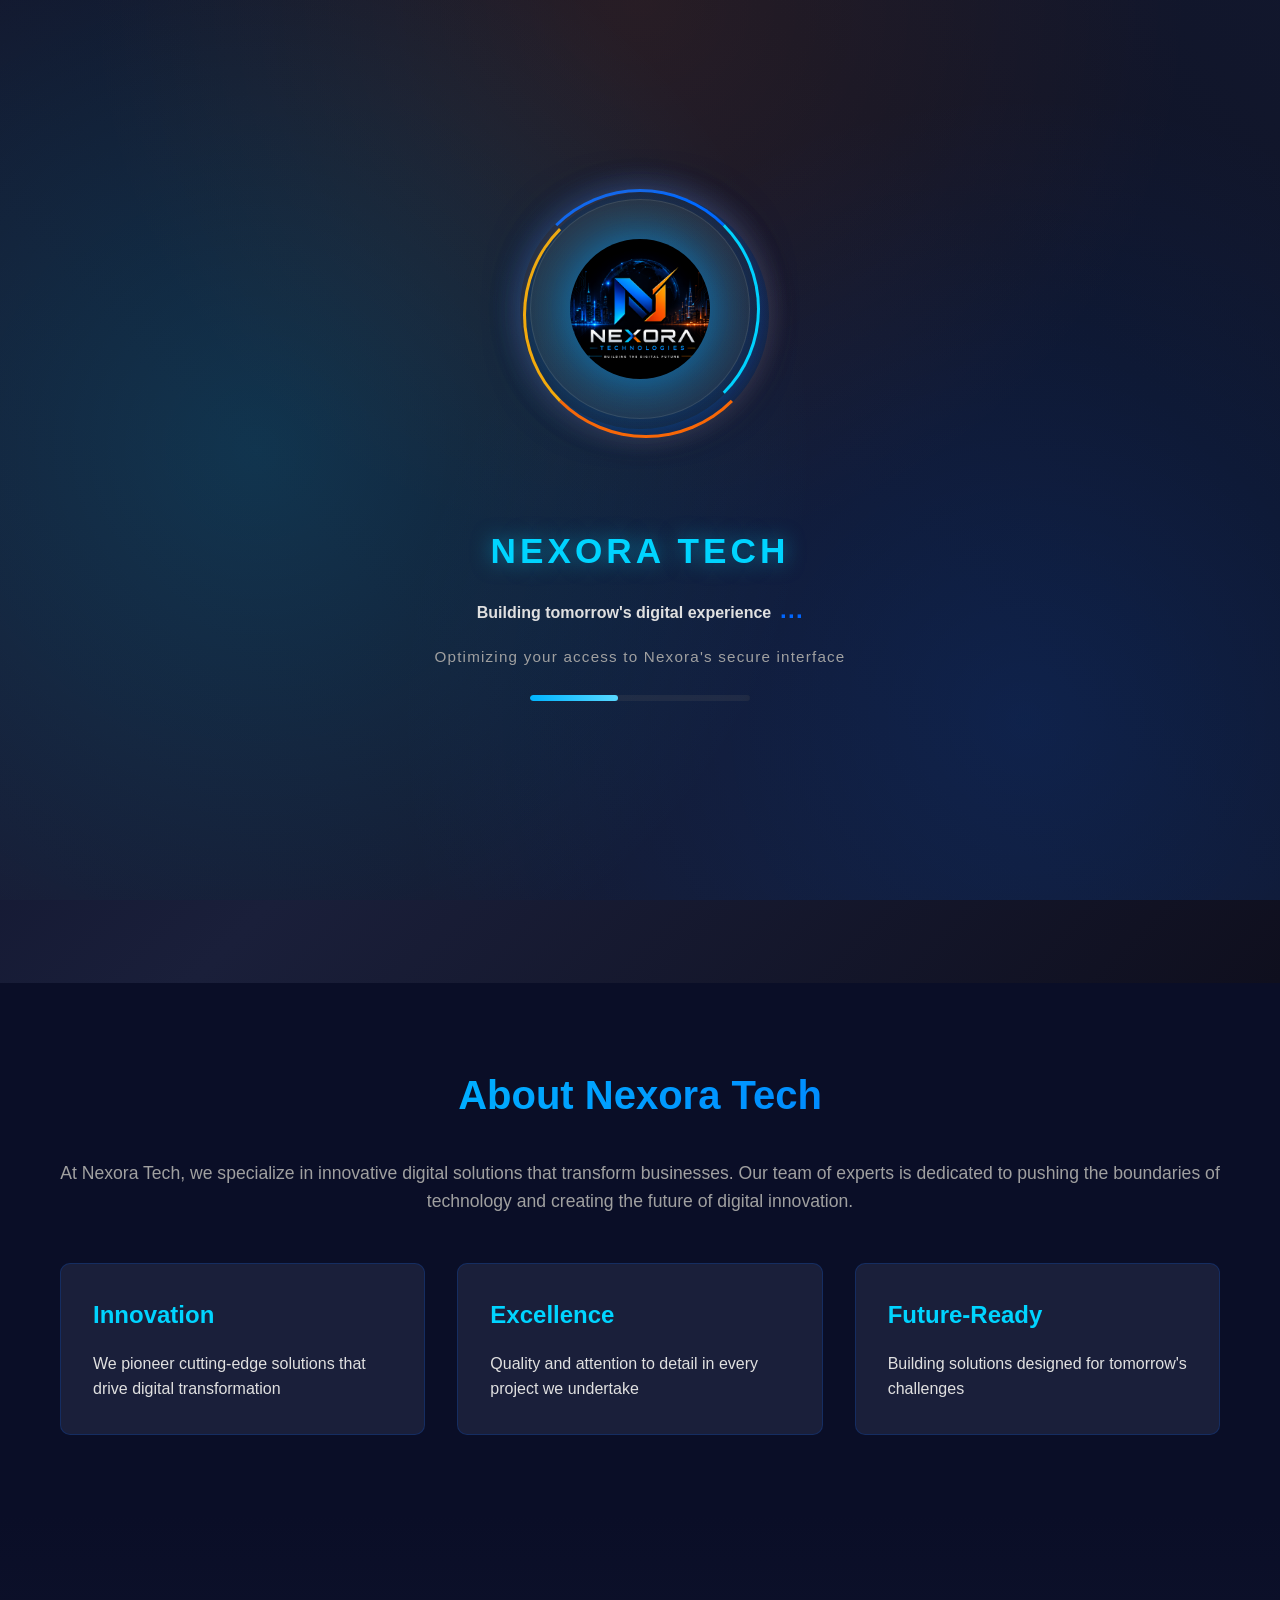
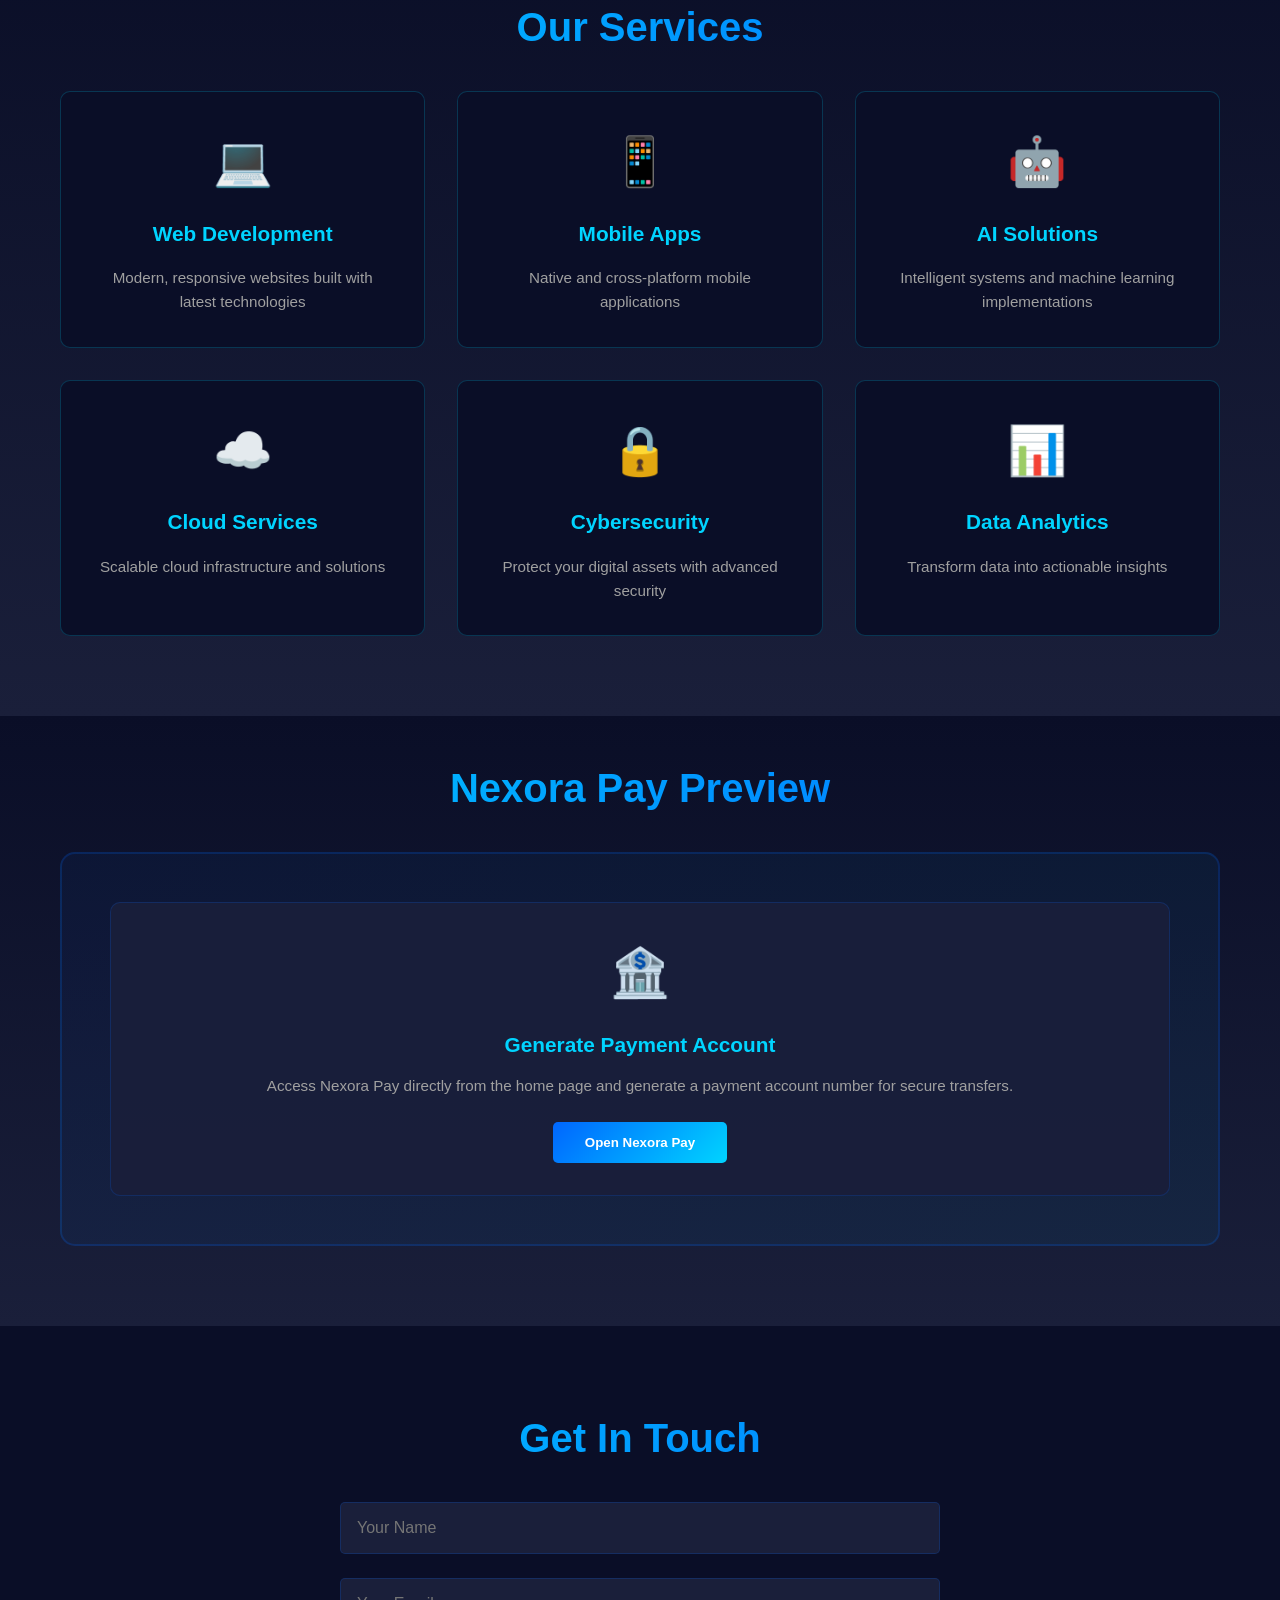
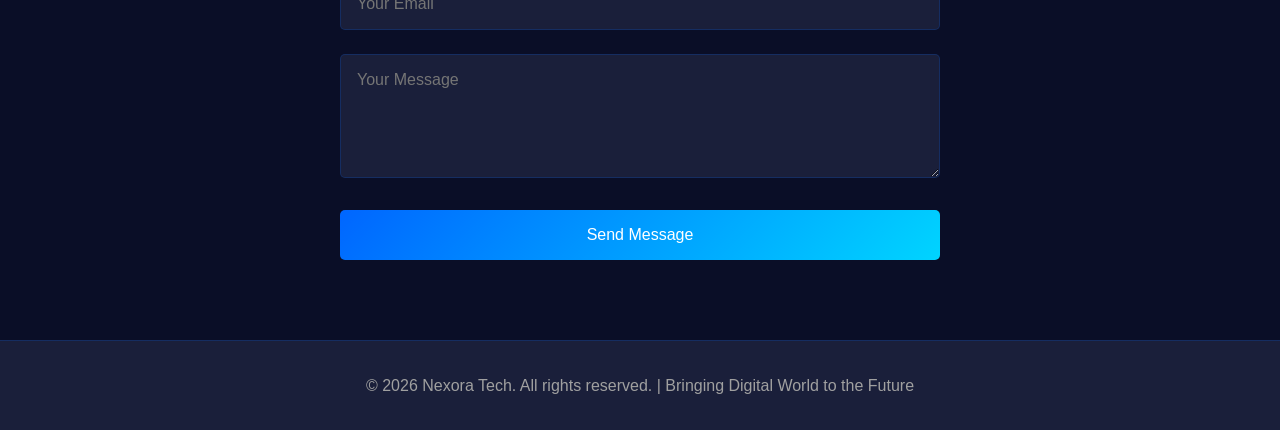
==== commit 19196593: "Refine website loading page with round logo and sharper mobile design" ====
--- a/index.html
+++ b/index.html
@@ -67,13 +67,30 @@
                 justify-content: center;
                 align-items: center;
                 margin-bottom: 3rem;
+                border-radius: 50%;
+                background: rgba(255, 255, 255, 0.06);
+                border: 1px solid rgba(255, 255, 255, 0.1);
+                box-shadow: 0 0 45px rgba(0, 102, 255, 0.18);
+            }
+
+            .logo-wrapper::before {
+                content: '';
+                position: absolute;
+                inset: -24px;
+                border-radius: 50%;
+                background: radial-gradient(circle, rgba(0, 212, 255, 0.18), transparent 45%);
+                filter: blur(12px);
+                opacity: 0.7;
+                animation: glowPulse 3s ease-in-out infinite;
             }
 
             .logo-wrapper img {
-                max-width: 100%;
-                max-height: 100%;
+                width: 140px;
+                height: 140px;
+                border-radius: 50%;
+                object-fit: cover;
                 animation: pulse 2.5s ease-in-out infinite;
-                filter: drop-shadow(0 0 40px rgba(0, 212, 255, 0.6)) drop-shadow(0 0 20px rgba(0, 102, 255, 0.4));
+                filter: drop-shadow(0 0 40px rgba(0, 212, 255, 0.5)) drop-shadow(0 0 20px rgba(0, 102, 255, 0.35));
                 z-index: 2;
             }
 
@@ -146,9 +163,39 @@
 
             .status-text {
                 color: #a0a0a0;
-                font-size: 0.9rem;
+                font-size: 0.95rem;
                 margin-top: 1rem;
-                letter-spacing: 1.5px;
+                letter-spacing: 1.2px;
+            }
+
+            .loader-bar {
+                width: 220px;
+                height: 6px;
+                margin: 1.6rem auto 0;
+                border-radius: 999px;
+                background: rgba(255, 255, 255, 0.08);
+                overflow: hidden;
+                box-shadow: inset 0 0 12px rgba(0, 0, 0, 0.18);
+            }
+
+            .loader-bar span {
+                display: block;
+                width: 40%;
+                height: 100%;
+                background: linear-gradient(90deg, #00b4ff, #58d8ff);
+                border-radius: 999px;
+                animation: loadingBar 1.7s ease-in-out infinite;
+            }
+
+            @keyframes glowPulse {
+                0%, 100% { opacity: 0.7; transform: scale(1); }
+                50% { opacity: 0.35; transform: scale(1.05); }
+            }
+
+            @keyframes loadingBar {
+                0% { transform: translateX(-100%); }
+                50% { transform: translateX(120%); }
+                100% { transform: translateX(240%); }
             }
 
             @keyframes rotate {
@@ -169,6 +216,41 @@
             @keyframes dot {
                 0%, 60%, 100% { transform: translateY(0); }
                 30% { transform: translateY(-12px); }
+            }
+
+            @media (max-width: 480px) {
+                .logo-wrapper {
+                    width: 160px;
+                    height: 160px;
+                    margin-bottom: 2rem;
+                }
+
+                .logo-wrapper img {
+                    width: 100px;
+                    height: 100px;
+                }
+
+                .spinner {
+                    width: 180px;
+                    height: 180px;
+                }
+
+                .spinner::after {
+                    width: 180px;
+                    height: 180px;
+                }
+
+                .loading-text h1 {
+                    font-size: 1.5rem;
+                }
+
+                .loading-text h2 {
+                    font-size: 0.95rem;
+                }
+
+                .loader-bar {
+                    width: 160px;
+                }
             }
         </style>
         <div class="loader-container">
@@ -178,8 +260,9 @@
             </div>
             <div class="loading-text">
                 <h1>NEXORA TECH</h1>
-                <h2>Bringing Digital World to the Future<span class="dot-animation"><span>.</span><span>.</span><span>.</span></span></h2>
-                <p class="status-text">Initializing Platform</p>
+                <h2>Building tomorrow's digital experience<span class="dot-animation"><span>.</span><span>.</span><span>.</span></span></h2>
+                <p class="status-text">Optimizing your access to Nexora's secure interface</p>
+                <div class="loader-bar"><span></span></div>
             </div>
         </div>
     </div>
--- a/styles.css
+++ b/styles.css
@@ -19,6 +19,104 @@
     color: var(--text-light);
     background-color: var(--dark-bg);
     line-height: 1.6;
+}
+
+body.page-loading {
+    overflow: hidden;
+}
+
+.page-loader {
+    position: fixed;
+    inset: 0;
+    display: flex;
+    justify-content: center;
+    align-items: center;
+    background: linear-gradient(135deg, #060816 0%, #0f1631 35%, #111a37 70%, #060816 100%);
+    z-index: 10000;
+    transition: opacity 0.6s ease, visibility 0.6s ease;
+}
+
+.page-loader.is-hidden {
+    opacity: 0;
+    visibility: hidden;
+    pointer-events: none;
+}
+
+.page-loader-content {
+    text-align: center;
+    max-width: 460px;
+    padding: 2rem;
+    position: relative;
+}
+
+.page-loader-logo {
+    width: 150px;
+    height: 150px;
+    margin: 0 auto 1.5rem;
+    position: relative;
+    display: flex;
+    align-items: center;
+    justify-content: center;
+}
+
+.page-loader-logo img {
+    width: 100%;
+    height: 100%;
+    object-fit: contain;
+    filter: drop-shadow(0 0 25px rgba(0, 212, 255, 0.4));
+    animation: pageLoaderPulse 2s ease-in-out infinite;
+}
+
+.page-loader-ring {
+    position: absolute;
+    inset: 0;
+    border: 3px solid transparent;
+    border-top-color: var(--secondary-color);
+    border-right-color: var(--primary-color);
+    border-radius: 50%;
+    animation: pageLoaderSpin 1.8s linear infinite;
+}
+
+.page-loader-ring::after {
+    content: '';
+    position: absolute;
+    inset: 10px;
+    border: 3px solid transparent;
+    border-bottom-color: #ff8f3f;
+    border-left-color: #ffcc70;
+    border-radius: 50%;
+    animation: pageLoaderSpinReverse 1.2s linear infinite;
+}
+
+.page-loader h2 {
+    font-size: 1.8rem;
+    margin-bottom: 0.5rem;
+    letter-spacing: 0.12em;
+    color: #f2f8ff;
+}
+
+.page-loader p {
+    color: var(--text-muted);
+    font-size: 0.95rem;
+    margin-bottom: 0.8rem;
+}
+
+.page-loader-bar {
+    width: 220px;
+    height: 6px;
+    margin: 1rem auto 0;
+    border-radius: 999px;
+    background: rgba(255,255,255,0.1);
+    overflow: hidden;
+}
+
+.page-loader-bar span {
+    display: block;
+    width: 35%;
+    height: 100%;
+    background: linear-gradient(90deg, var(--primary-color), var(--secondary-color));
+    border-radius: inherit;
+    animation: pageLoaderFill 1.5s ease-in-out infinite;
 }
 
 .container {
@@ -1609,6 +1707,26 @@
     }
 }
 
+@keyframes pageLoaderSpin {
+    from { transform: rotate(0deg); }
+    to { transform: rotate(360deg); }
+}
+
+@keyframes pageLoaderSpinReverse {
+    from { transform: rotate(360deg); }
+    to { transform: rotate(0deg); }
+}
+
+@keyframes pageLoaderPulse {
+    0%, 100% { transform: scale(1); opacity: 1; }
+    50% { transform: scale(1.07); opacity: 0.9; }
+}
+
+@keyframes pageLoaderFill {
+    0% { transform: translateX(-100%); }
+    100% { transform: translateX(220%); }
+}
+
 @media (max-width: 480px) {
     .notification-container {
         max-width: 90%;
